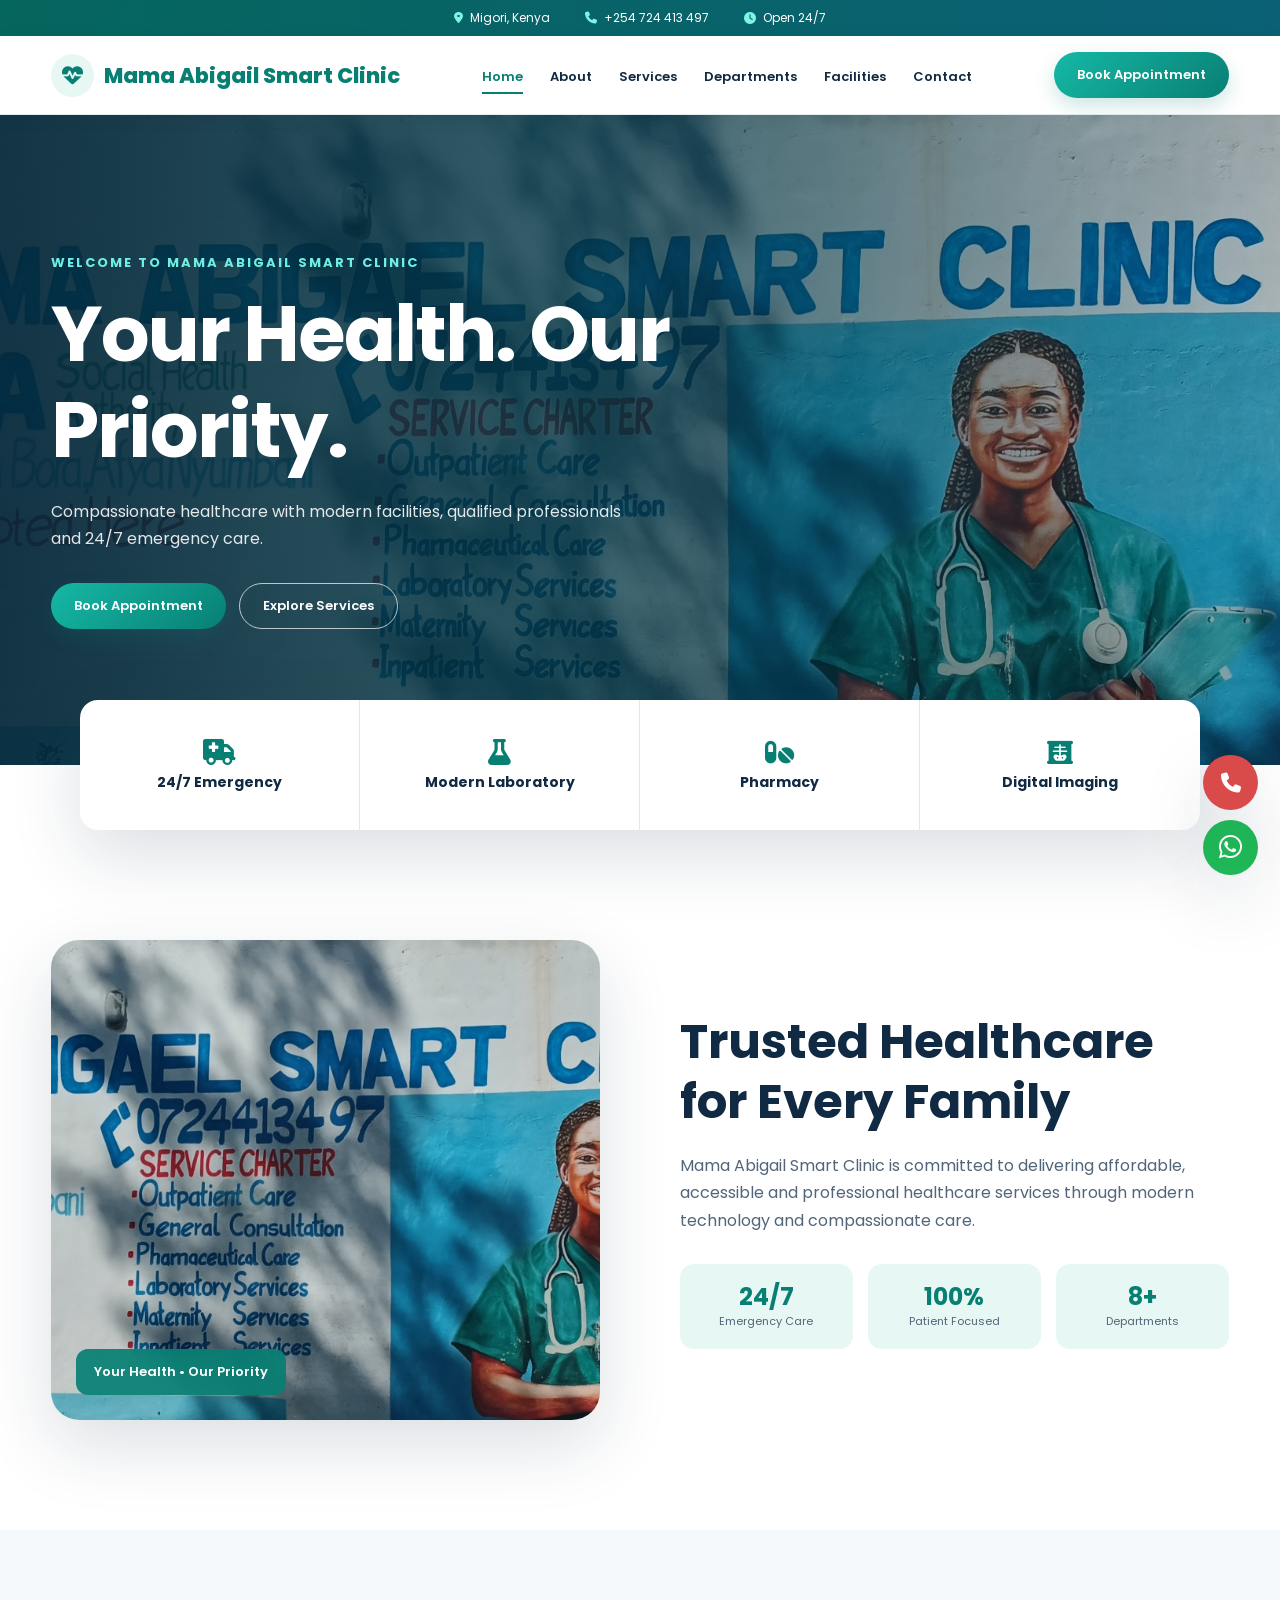
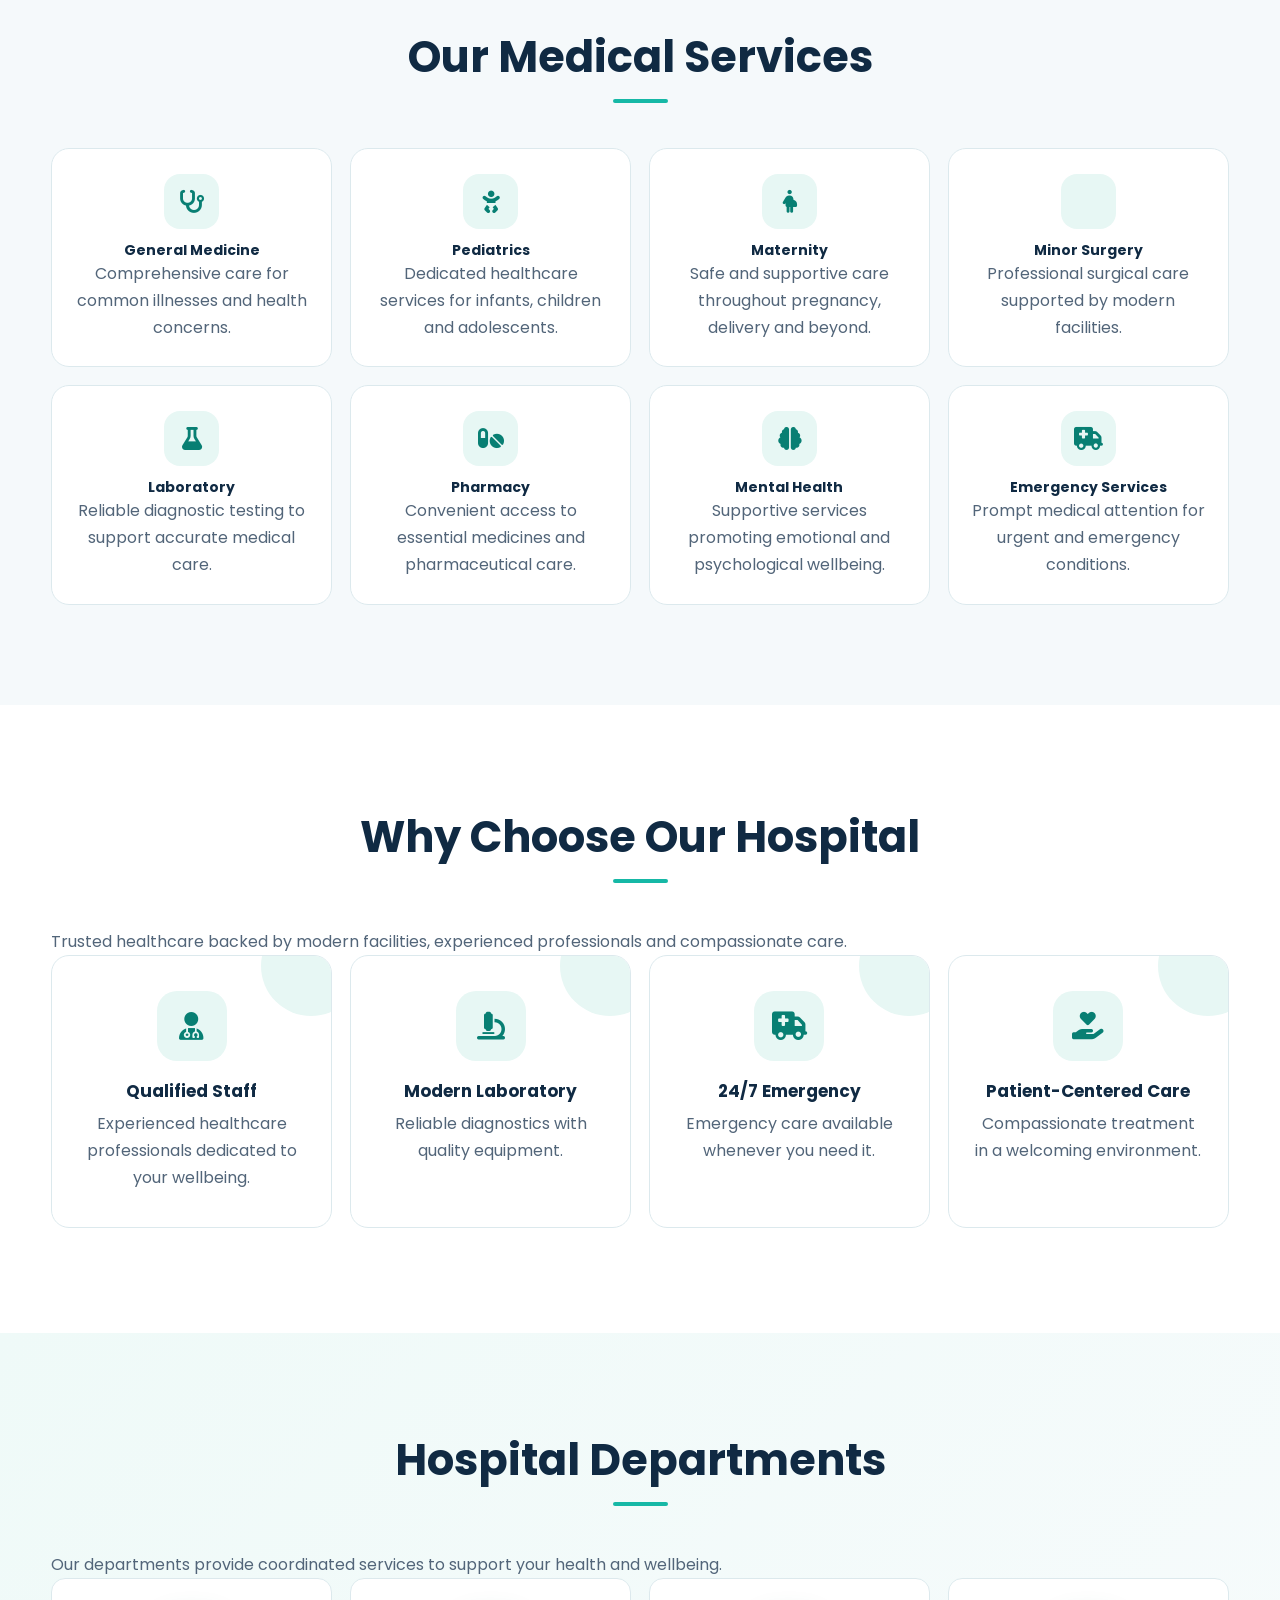
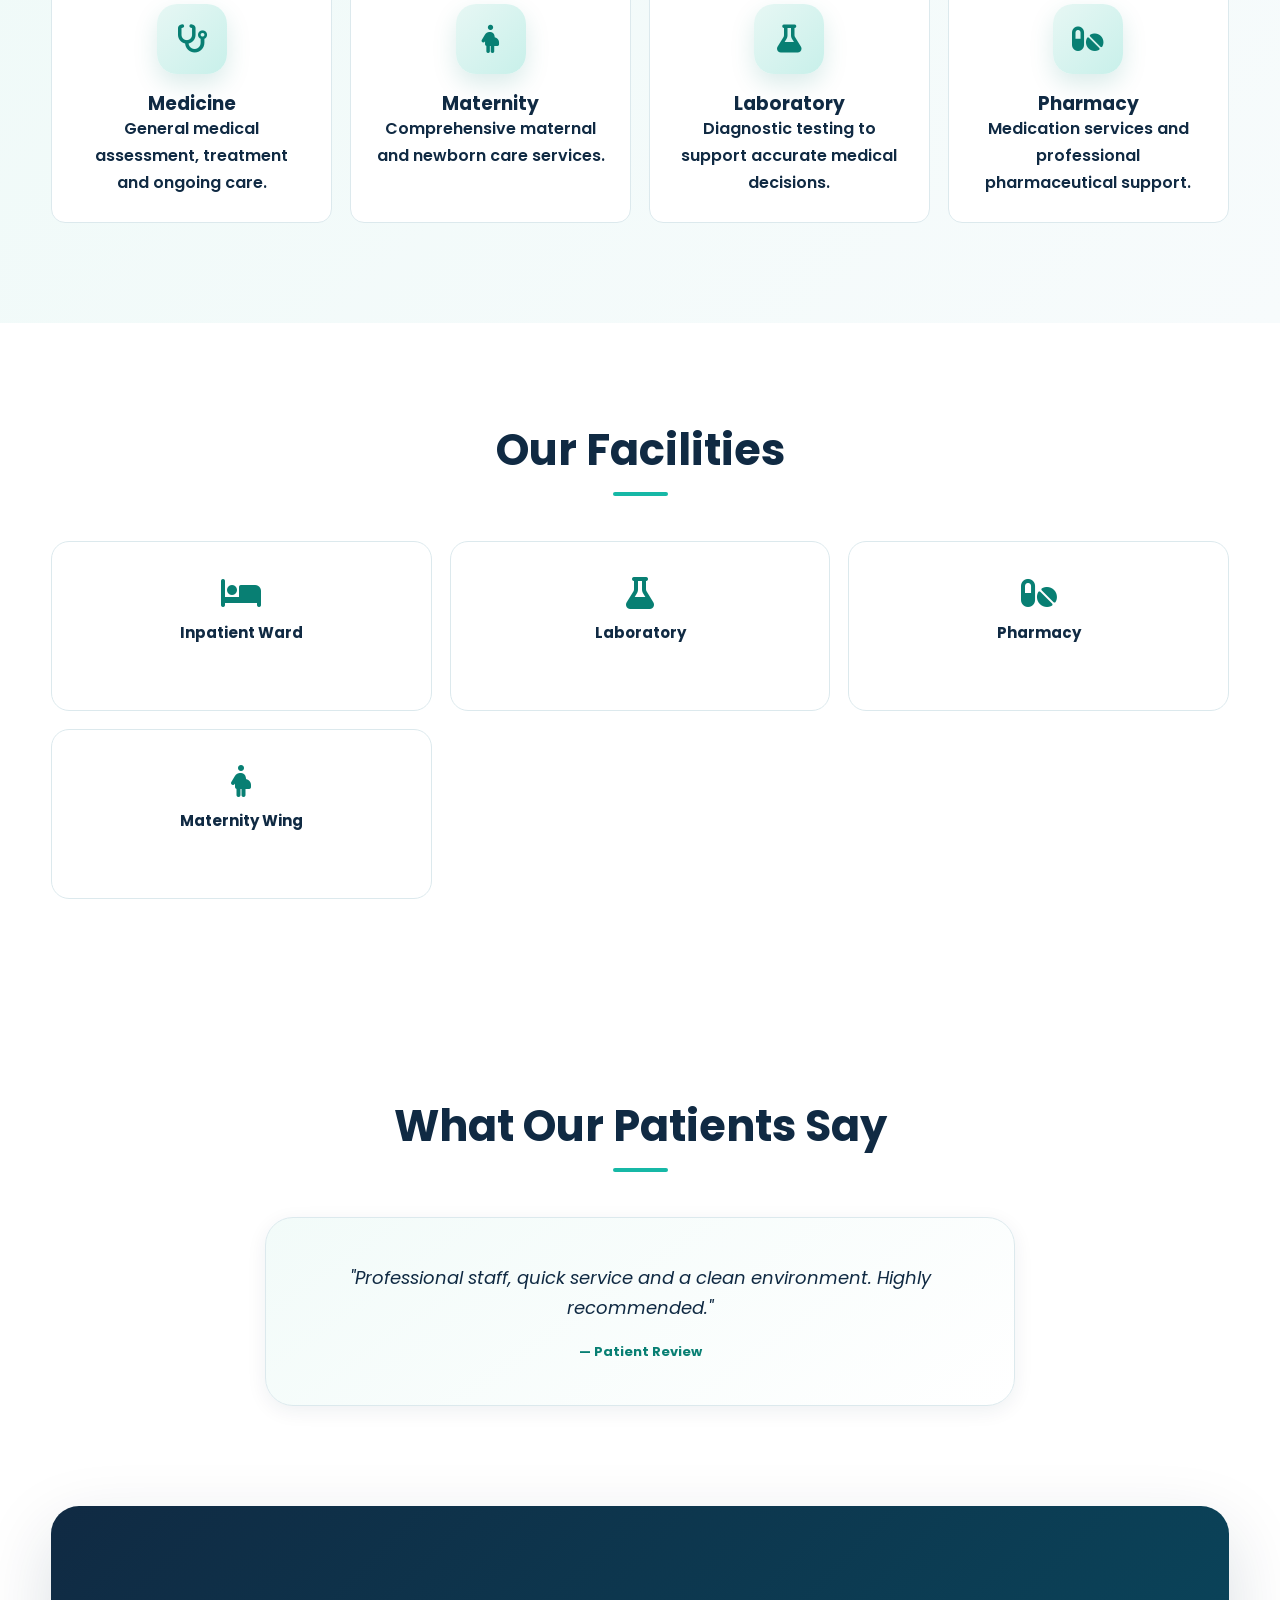
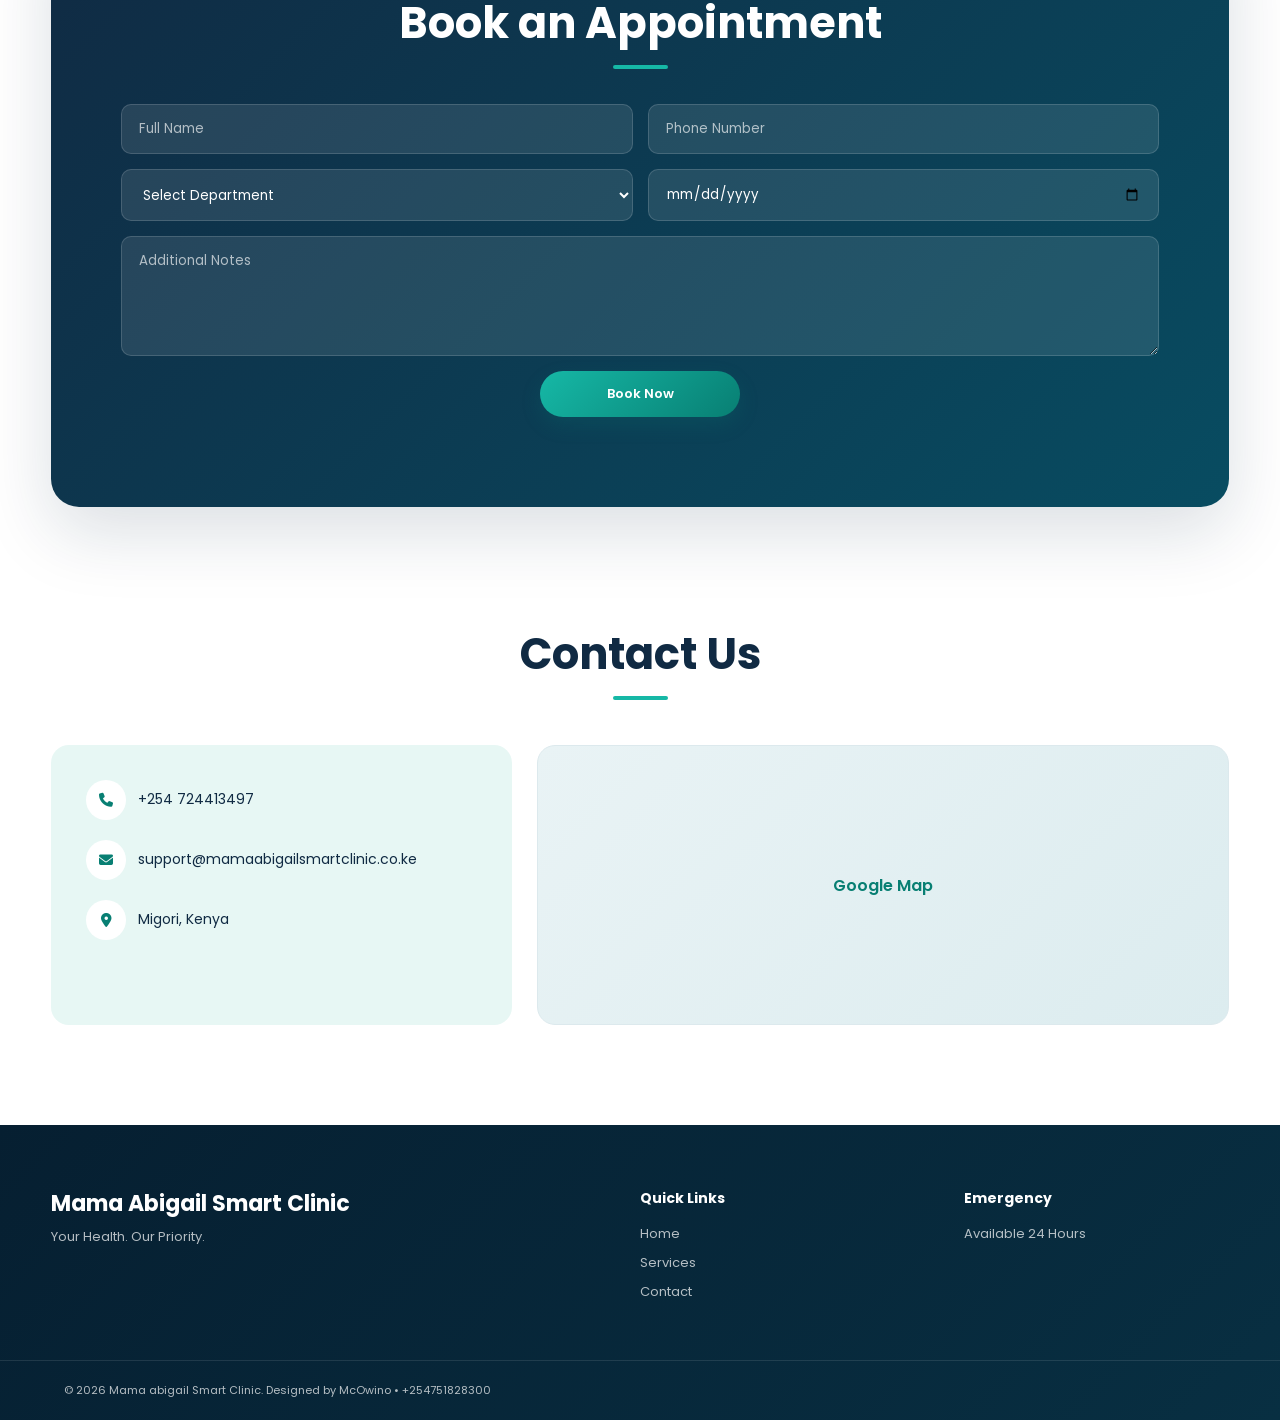
==== index.html @ d5032052 "Update index.html" ====
<!DOCTYPE html>
<html lang="en">
<head>
<meta charset="UTF-8">
<meta name="viewport" content="width=device-width, initial-scale=1.0">

<title>Mama Abigail Smart Clinic | Your Health, Our Priority</title>

<meta name="description" content="Mama Abigail Smart Clinic - Modern healthcare services with 24/7 emergency care.">

<link rel="preconnect" href="https://fonts.googleapis.com">
<link rel="preconnect" href="https://fonts.gstatic.com" crossorigin>

<link href="https://fonts.googleapis.com/css2?family=Poppins:wght@300;400;500;600;700;800&display=swap" rel="stylesheet">

<link rel="stylesheet"
href="https://cdnjs.cloudflare.com/ajax/libs/font-awesome/6.6.0/css/all.min.css">

<link rel="stylesheet" href="style.css">
</head>

<body>

<!-- TOP BAR -->

<div class="topbar">

<div>
<i class="fa-solid fa-location-dot"></i> Migori, Kenya
</div>

<div>
<i class="fa-solid fa-phone"></i> +254 724 413 497
</div>

<div>
<i class="fa-solid fa-clock"></i> Open 24/7
</div>

</div>

<!-- NAVBAR -->

<header>

<nav class="navbar">

<a href="#" class="logo">

<i class="fa-solid fa-heart-pulse"></i>

<span>Mama Abigail Smart Clinic</span>

</a>

<ul class="nav-links">

<li><a href="#home">Home</a></li>
<li><a href="#about">About</a></li>
<li><a href="#services">Services</a></li>
<li><a href="#departments">Departments</a></li>
<li><a href="#facilities">Facilities</a></li>
<li><a href="#contact">Contact</a></li>

</ul>

<div class="menu-btn">
<i class="fa-solid fa-bars"></i>
</div>

<a href="#appointment" class="btn">Book Appointment</a>

</nav>

</header>

<!-- HERO -->

<section id="home" class="hero">

<div class="overlay"></div>

<div class="hero-content">

<p>WELCOME TO MAMA ABIGAIL SMART CLINIC</p>

<h1>Your Health. Our Priority.</h1>

<p>
Compassionate healthcare with modern facilities,
qualified professionals and 24/7 emergency care.
</p>

<div class="hero-buttons">

<a href="#appointment" class="btn">Book Appointment</a>

<a href="#services" class="btn-outline">Explore Services</a>

</div>

</div>

</section>

<!-- QUICK INFO -->

<section class="quick-info">

<div class="card">
<i class="fa-solid fa-truck-medical"></i>
<h3>24/7 Emergency</h3>
</div>

<div class="card">
<i class="fa-solid fa-flask"></i>
<h3>Modern Laboratory</h3>
</div>

<div class="card">
<i class="fa-solid fa-pills"></i>
<h3>Pharmacy</h3>
</div>

<div class="card">
<i class="fa-solid fa-x-ray"></i>
<h3>Digital Imaging</h3>
</div>

</section>

<!-- ABOUT -->

<section id="about" class="about">

<div class="about-image"></div>

<div class="about-content">

<h2>Trusted Healthcare for Every Family</h2>

<p>

Mama Abigail Smart Clinic is committed to delivering affordable,
accessible and professional healthcare services
through modern technology and compassionate care.

</p>

<div class="stats">

<div>
<h3>24/7</h3>
<p>Emergency Care</p>
</div>

<div>
<h3>100%</h3>
<p>Patient Focused</p>
</div>

<div>
<h3>8+</h3>
<p>Departments</p>
</div>

</div>

</div>

</section>

<!-- SERVICES [INITIAL CODE]-->
<!--
<section id="services" class="services">

<h2>Our Medical Services</h2>

<div class="grid">

<div class="service">
<i class="fa-solid fa-stethoscope"></i>
<h3>General Medicine</h3>
</div>

<div class="service">
<i class="fa-solid fa-baby"></i>
<h3>Pediatrics</h3>
</div>

<div class="service">
<i class="fa-solid fa-person-pregnant"></i>
<h3>Maternity</h3>
</div>

<div class="service">
<i class="fa-solid fa-scalpel"></i>
<h3>Surgery</h3>
</div>

<div class="service">
<i class="fa-solid fa-flask"></i>
<h3>Laboratory</h3>
</div>

<div class="service">
<i class="fa-solid fa-pills"></i>
<h3>Pharmacy</h3>
</div>

<div class="service">
<i class="fa-solid fa-tooth"></i>
<h3>Dental Care</h3>
</div>

<div class="service">
<i class="fa-solid fa-eye"></i>
<h3>Eye Care</h3>
</div>

<div class="service">
<i class="fa-solid fa-brain"></i>
<h3>Mental Health</h3>
</div>

<div class="service">
<i class="fa-solid fa-heart-pulse"></i>
<h3>Cardiac Care</h3>
</div>

<div class="service">
<i class="fa-solid fa-x-ray"></i>
<h3>Radiology</h3>
</div>

<div class="service">
<i class="fa-solid fa-ambulance"></i>
<h3>Emergency Services</h3>
</div>

</div>

</section>
-->

<!-- SERVICES -->

<section id="services" class="services">

    <h2>Our Medical Services</h2>

    <div class="grid">

        <div class="service">
            <i class="fa-solid fa-stethoscope"></i>
            <h3>General Medicine</h3>
            <p>Comprehensive care for common illnesses and health concerns.</p>
        </div>

        <div class="service">
            <i class="fa-solid fa-baby"></i>
            <h3>Pediatrics</h3>
            <p>Dedicated healthcare services for infants, children and adolescents.</p>
        </div>

        <div class="service">
            <i class="fa-solid fa-person-pregnant"></i>
            <h3>Maternity</h3>
            <p>Safe and supportive care throughout pregnancy, delivery and beyond.</p>
        </div>

        <div class="service">
            <i class="fa-solid fa-scalpel"></i>
            <h3>Minor Surgery</h3>
            <p>Professional surgical care supported by modern facilities.</p>
        </div>

        <div class="service">
            <i class="fa-solid fa-flask"></i>
            <h3>Laboratory</h3>
            <p>Reliable diagnostic testing to support accurate medical care.</p>
        </div>

        <div class="service">
            <i class="fa-solid fa-pills"></i>
            <h3>Pharmacy</h3>
            <p>Convenient access to essential medicines and pharmaceutical care.</p>
        </div>

        <div class="service">
            <i class="fa-solid fa-brain"></i>
            <h3>Mental Health</h3>
            <p>Supportive services promoting emotional and psychological wellbeing.</p>
        </div>

        <div class="service">
            <i class="fa-solid fa-truck-medical"></i>
            <h3>Emergency Services</h3>
            <p>Prompt medical attention for urgent and emergency conditions.</p>
        </div>

    </div>

</section>










    
<!-- WHY CHOOSE US -[INITIAL CODE]-->
<!--
<section class="why">

<h2>Why Choose Us</h2>

<div class="grid">

<div class="feature">
<i class="fa-solid fa-shield-heart"></i>
<h3>Qualified Staff</h3>
</div>

<div class="feature">
<i class="fa-solid fa-microscope"></i>
<h3>Modern Equipment</h3>
</div>

<div class="feature">
<i class="fa-solid fa-hand-holding-heart"></i>
<h3>Compassionate Care</h3>
</div>

<div class="feature">
<i class="fa-solid fa-wallet"></i>
<h3>Affordable Services</h3>
</div>

</div>

</section>
-->

<!-- WHY CHOOSE OUR HOSPITAL -->

<section class="why" id="why-us">

    <h2>Why Choose Our Hospital</h2>

    <p class="section-intro">
        Trusted healthcare backed by modern facilities,
        experienced professionals and compassionate care.
    </p>

    <div class="grid">

        <div class="feature">

            <i class="fa-solid fa-user-doctor"></i>

            <div>
                <h3>Qualified Staff</h3>

                <p>
                    Experienced healthcare professionals
                    dedicated to your wellbeing.
                </p>
            </div>

        </div>


        <div class="feature">

            <i class="fa-solid fa-microscope"></i>

            <div>
                <h3>Modern Laboratory</h3>

                <p>
                    Reliable diagnostics with quality
                    equipment.
                </p>
            </div>

        </div>


        <div class="feature">

            <i class="fa-solid fa-truck-medical"></i>

            <div>
                <h3>24/7 Emergency</h3>

                <p>
                    Emergency care available whenever
                    you need it.
                </p>
            </div>

        </div>


        <div class="feature">

            <i class="fa-solid fa-hand-holding-heart"></i>

            <div>
                <h3>Patient-Centered Care</h3>

                <p>
                    Compassionate treatment in a welcoming
                    environment.
                </p>
            </div>

        </div>

    </div>

</section>



  
<!-- DEPARTMENTS -->
<!--
<section id="departments" class="departments">

<h2>Hospital Departments</h2>

<div class="grid">

<div>Medicine</div>
<div>Surgery</div>
<div>Pediatrics</div>
<div>Maternity</div>
<div>Laboratory</div>
<div>Radiology</div>
<div>Pharmacy</div>
<div>Dental</div>

</div>

</section>
-->

<!-- DEPARTMENTS -->

<section id="departments" class="departments">

    <h2>Hospital Departments</h2>

    <p class="section-intro">
        Our departments provide coordinated services to support your health and wellbeing.
    </p>

    <div class="grid">

        <div class="department">
            <i class="fa-solid fa-stethoscope"></i>
            <h3>Medicine</h3>
            <p>General medical assessment, treatment and ongoing care.</p>
        </div>
         <!--
        <div class="department">
            <i class="fa-solid fa-scalpel"></i>
            <h3>Surgery</h3>
            <p>Surgical assessment, procedures and post-operative care.</p>
        </div>
        -->
       <!--
        <div class="department">
            <i class="fa-solid fa-baby"></i>
            <h3>Pediatrics</h3>
            <p>Specialized healthcare services for children and adolescents.</p>
        </div>
        -->
        <div class="department">
            <i class="fa-solid fa-person-pregnant"></i>
            <h3>Maternity</h3>
            <p>Comprehensive maternal and newborn care services.</p>
        </div>

        <div class="department">
            <i class="fa-solid fa-flask"></i>
            <h3>Laboratory</h3>
            <p>Diagnostic testing to support accurate medical decisions.</p>
        </div>
        <!--
        <div class="department">
            <i class="fa-solid fa-x-ray"></i>
            <h3>Radiology</h3>
            <p>Diagnostic imaging services for effective clinical evaluation.</p>
        </div>
         -->
        <div class="department">
            <i class="fa-solid fa-pills"></i>
            <h3>Pharmacy</h3>
            <p>Medication services and professional pharmaceutical support.</p>
        </div>
         <!--
        <div class="department">
            <i class="fa-solid fa-tooth"></i>
            <h3>Dental</h3>
            <p>Dental assessment, treatment and preventive oral care.</p>
        </div>
       -->
    </div>

</section>


    
<!-- FACILITIES -->

<section id="facilities" class="facilities">

<h2>Our Facilities</h2>

<div class="grid">

<div class="facility">
<i class="fa-solid fa-bed"></i>
<h3>Inpatient Ward</h3>
</div>
<!--
<div class="facility">
<i class="fa-solid fa-ambulance"></i>
<h3>Ambulance</h3>
</div>
-->
<div class="facility">
<i class="fa-solid fa-flask"></i>
<h3>Laboratory</h3>
</div>
<!--
<div class="facility">
<i class="fa-solid fa-x-ray"></i>
<h3>X-Ray Unit</h3>
</div>
-->
<div class="facility">
<i class="fa-solid fa-pills"></i>
<h3>Pharmacy</h3>
</div>

<div class="facility">
<i class="fa-solid fa-person-pregnant"></i>
<h3>Maternity Wing</h3>
</div>

</div>

</section>

<!-- TESTIMONIALS -->

<section class="testimonials">

<h2>What Our Patients Say</h2>

<div class="testimonial">

<p>
"Professional staff, quick service and a clean
environment. Highly recommended."
</p>

<h4>— Patient Review</h4>

</div>

</section>

<!-- APPOINTMENT -->

<section id="appointment" class="appointment">

<h2>Book an Appointment</h2>

<form>

<input type="text" placeholder="Full Name" required>

<input type="tel" placeholder="Phone Number" required>

<select required>

<option>Select Department</option>
<option>Medicine</option>
<option>Pediatrics</option>
<option>Maternity</option>
<option>Surgery</option>

</select>

<input type="date" required>

<textarea placeholder="Additional Notes"></textarea>

<button type="submit" class="btn">Book Now</button>

</form>

</section>

<!-- CONTACT -->

<section id="contact" class="contact">

<h2>Contact Us</h2>

<div class="contact-grid">

<div>

<p>
<i class="fa-solid fa-phone"></i>
+254 724413497
</p>

<p>
<i class="fa-solid fa-envelope"></i>
support@mamaabigailsmartclinic.co.ke
</p>

<p>
<i class="fa-solid fa-location-dot"></i>
Migori, Kenya
</p>

</div>

<div class="map">
Google Map
</div>

</div>

</section>

<!-- FLOATING BUTTONS -->

<a href="https://wa.me/254724413497"
class="whatsapp">

<i class="fab fa-whatsapp"></i>

</a>

<a href="tel:+254724413497"
class="emergency">

<i class="fa-solid fa-phone"></i>

</a>

<!-- FOOTER -->

<footer>

<div class="footer-grid">

<div>

<h3>Mama Abigail Smart Clinic</h3>

<p>Your Health. Our Priority.</p>

</div>

<div>

<h4>Quick Links</h4>

<a href="#">Home</a>
<a href="#">Services</a>
<a href="#">Contact</a>

</div>

<div>

<h4>Emergency</h4>

<p>Available 24 Hours</p>

</div>

</div>

<div class="copyright">

© 2026  Mama abigail Smart Clinic.

Designed by McOwino • +254751828300

</div>

</footer>

<script src="script.js"></script>

</body>
</html>
---- style.css ----
/* =========================================================
   MAMA ABIGAIL SMART CLINIC
   Premium Responsive Hospital Website
   Designed by McOwino
   ========================================================= */


/* =========================================================
   1. ROOT VARIABLES
   ========================================================= */

:root {
    --primary: #087f73;
    --primary-dark: #05665d;
    --primary-light: #e7f7f4;

    --secondary: #0b6075;
    --accent: #16b8a6;

    --dark: #102a43;
    --dark-2: #173f5f;

    --text: #526579;
    --muted: #7b8b9a;

    --white: #ffffff;
    --light: #f5f9fb;
    --light-2: #edf5f7;

    --border: #dce9ed;

    --shadow-sm:
        0 5px 20px rgba(16, 42, 67, 0.07);

    --shadow:
        0 15px 45px rgba(16, 42, 67, 0.10);

    --shadow-lg:
        0 25px 70px rgba(16, 42, 67, 0.15);

    --radius-sm: 10px;
    --radius: 18px;
    --radius-lg: 28px;

    --transition: all 0.3s ease;
}


/* =========================================================
   2. RESET
   ========================================================= */

* {
    margin: 0;
    padding: 0;
    box-sizing: border-box;
}

html {
    scroll-behavior: smooth;
    scroll-padding-top: 90px;
}

body {
    font-family: "Poppins", sans-serif;
    background: var(--white);
    color: var(--text);
    line-height: 1.7;
    overflow-x: hidden;
}

body::-webkit-scrollbar {
    width: 8px;
}

body::-webkit-scrollbar-track {
    background: #f1f5f7;
}

body::-webkit-scrollbar-thumb {
    background: var(--primary);
    border-radius: 20px;
}

img {
    max-width: 100%;
    display: block;
}

a {
    text-decoration: none;
    color: inherit;
}

button,
input,
select,
textarea {
    font-family: inherit;
}

button {
    cursor: pointer;
}

ul {
    list-style: none;
}


/* =========================================================
   3. GLOBAL
   ========================================================= */

section {
    position: relative;
}

.topbar,
.navbar,
.hero-content,
.about,
.services,
.why,
.departments,
.facilities,
.testimonials,
.appointment,
.contact,
.footer-grid {
    width: min(1180px, 92%);
    margin-inline: auto;
}

h1,
h2,
h3,
h4 {
    color: var(--dark);
    line-height: 1.25;
}

h2 {
    font-size: clamp(2rem, 4vw, 2.7rem);
}

section > h2 {
    text-align: center;
    margin-bottom: 45px;
    position: relative;
}

section > h2::after {
    content: "";
    width: 55px;
    height: 4px;
    background: var(--accent);
    display: block;
    border-radius: 10px;
    margin: 15px auto 0;
}


/* =========================================================
   4. TOP BAR
   ========================================================= */

.topbar {
    width: 100%;
    max-width: none;

    padding: 8px 4%;

    background:
        linear-gradient(
            100deg,
            var(--primary-dark),
            var(--secondary)
        );

    color: white;

    display: flex;
    align-items: center;
    justify-content: center;
    gap: 35px;

    font-size: 12px;
}

.topbar div {
    display: flex;
    align-items: center;
    gap: 7px;
}

.topbar i {
    color: #7ff3e6;
}


/* =========================================================
   5. NAVIGATION
   ========================================================= */

header {
    position: sticky;
    top: 0;
    z-index: 1000;

    background: rgba(255, 255, 255, 0.96);
    backdrop-filter: blur(15px);

    border-bottom: 1px solid rgba(220, 233, 237, 0.8);

    box-shadow: 0 3px 20px rgba(0, 0, 0, 0.04);
}

.navbar {
    min-height: 78px;

    display: flex;
    align-items: center;
    justify-content: space-between;

    gap: 25px;
}

.logo {
    display: flex;
    align-items: center;
    gap: 10px;

    font-size: 21px;
    font-weight: 800;

    color: var(--primary);

    white-space: nowrap;
}

.logo i {
    width: 43px;
    height: 43px;

    display: grid;
    place-items: center;

    background: var(--primary-light);
    color: var(--primary);

    border-radius: 50%;

    font-size: 21px;
}

.nav-links {
    display: flex;
    align-items: center;
    gap: 27px;
}

.nav-links a {
    color: var(--dark);
    font-size: 13px;
    font-weight: 600;

    position: relative;

    transition: var(--transition);
}

.nav-links a::after {
    content: "";

    position: absolute;
    left: 0;
    bottom: -8px;

    width: 0;
    height: 2px;

    background: var(--primary);

    transition: var(--transition);
}

.nav-links a:hover {
    color: var(--primary);
}

.nav-links a:hover::after {
    width: 100%;
}

.menu-btn {
    display: none;

    width: 43px;
    height: 43px;

    border-radius: 12px;

    background: var(--primary-light);
    color: var(--primary);

    place-items: center;

    font-size: 20px;

    cursor: pointer;
}


/* =========================================================
   6. BUTTONS
   ========================================================= */

.btn,
.btn-outline {
    display: inline-flex;

    align-items: center;
    justify-content: center;

    min-height: 46px;

    padding: 0 23px;

    border-radius: 50px;

    font-size: 13px;
    font-weight: 600;

    transition: var(--transition);
}

.btn {
    background:
        linear-gradient(
            135deg,
            var(--accent),
            var(--primary)
        );

    color: white;

    box-shadow:
        0 8px 20px rgba(8, 127, 115, 0.20);

    border: none;
}

.btn:hover {
    transform: translateY(-3px);

    box-shadow:
        0 13px 30px rgba(8, 127, 115, 0.28);
}

.btn-outline {
    border: 1px solid rgba(255,255,255,0.7);
    color: white;
}

.btn-outline:hover {
    background: white;
    color: var(--primary);
}


/* =========================================================
   7. HERO
   ========================================================= */

.hero {
    min-height: 650px;

    display: flex;
    align-items: center;

    background-image:
        url("img/IMG_20260916_101035_461.jpg");

    background-size: cover;
    background-position: center;

    isolation: isolate;
}

.hero .overlay {
    position: absolute;
    inset: 0;

    background:
        linear-gradient(
            90deg,
            rgba(3, 39, 57, 0.92) 0%,
            rgba(3, 57, 72, 0.78) 42%,
            rgba(3, 57, 72, 0.20) 100%
        );

    z-index: -1;
}

.hero-content {
    color: white;
    padding-block: 100px;
}

.hero-content > p:first-child {
    color: #70eee1;

    font-size: 13px;
    font-weight: 700;

    letter-spacing: 2px;

    margin-bottom: 12px;
}

.hero h1 {
    color: white;

    font-size: clamp(3rem, 6vw, 5.3rem);

    max-width: 720px;

    letter-spacing: -2px;

    margin-bottom: 20px;
}

.hero-content > p:nth-of-type(2) {
    max-width: 590px;

    color: rgba(255,255,255,0.88);

    font-size: 16px;

    margin-bottom: 30px;
}

.hero-buttons {
    display: flex;
    align-items: center;
    gap: 13px;
}


/* =========================================================
   8. QUICK INFORMATION
   ========================================================= */

.quick-info {
    width: min(1120px, 90%);

    margin: -65px auto 0;

    position: relative;
    z-index: 5;

    display: grid;
    grid-template-columns: repeat(4, 1fr);

    background: white;

    border-radius: var(--radius);

    box-shadow: var(--shadow-lg);

    overflow: hidden;
}

.quick-info .card {
    min-height: 130px;

    padding: 25px;

    display: flex;
    flex-direction: column;
    justify-content: center;
    align-items: center;

    text-align: center;

    border-right: 1px solid var(--border);

    transition: var(--transition);
}

.quick-info .card:last-child {
    border-right: none;
}

.quick-info .card:hover {
    background: var(--primary-light);
}

.quick-info i {
    color: var(--primary);

    font-size: 26px;

    margin-bottom: 8px;
}

.quick-info h3 {
    font-size: 14px;
}


/* =========================================================
   9. ABOUT
   ========================================================= */

.about {
    padding-block: 110px;

    display: grid;

    grid-template-columns: 1fr 1fr;

    align-items: center;

    gap: 80px;
}

.about-image {
    min-height: 480px;

    border-radius: var(--radius-lg);

    background:
        linear-gradient(
            135deg,
            rgba(8,127,115,.08),
            rgba(11,96,117,.10)
        ),
        url("img/IMG_20260916_101035_461.jpg");

    background-size: cover;
    background-position: center;

    box-shadow: var(--shadow-lg);

    position: relative;
}

.about-image::after {
    content: "Your Health • Our Priority";

    position: absolute;

    left: 25px;
    bottom: 25px;

    padding: 12px 18px;

    border-radius: 12px;

    background:
        rgba(8, 127, 115, 0.92);

    color: white;

    font-size: 13px;
    font-weight: 600;

    backdrop-filter: blur(10px);
}

.about-content h2 {
    font-size: clamp(2rem, 4vw, 3rem);

    margin-bottom: 20px;
}

.about-content > p {
    margin-bottom: 30px;
}

.stats {
    display: grid;

    grid-template-columns: repeat(3, 1fr);

    gap: 15px;
}

.stats > div {
    padding: 18px;

    background: var(--primary-light);

    border-radius: 14px;

    text-align: center;
}

.stats h3 {
    color: var(--primary);
    font-size: 24px;
}

.stats p {
    font-size: 11px;
}


/* =========================================================
   10. SERVICES
   ========================================================= */

.services {
    padding-block: 100px;
}

.services::before {
    content: "";

    position: absolute;

    inset: 0;

    background: var(--light);

    z-index: -1;

    width: 100vw;

    left: 50%;

    transform: translateX(-50%);
}

.grid {
    display: grid;

    grid-template-columns:
        repeat(4, minmax(0, 1fr));

    gap: 18px;
}

.service {
    min-height: 150px;

    padding: 25px 20px;

    background: white;

    border: 1px solid var(--border);

    border-radius: var(--radius);

    display: flex;

    flex-direction: column;

    align-items: center;

    justify-content: center;

    text-align: center;

    transition: var(--transition);
}

.service:hover {
    transform: translateY(-8px);

    border-color: transparent;

    box-shadow: var(--shadow);

    background:
        linear-gradient(
            145deg,
            #ffffff,
            #f2fbf9
        );
}

.service i {
    width: 55px;
    height: 55px;

    display: grid;
    place-items: center;

    border-radius: 16px;

    background: var(--primary-light);

    color: var(--primary);

    font-size: 23px;

    margin-bottom: 13px;

    transition: var(--transition);
}

.service:hover i {
    background: var(--primary);
    color: white;

    transform: rotate(5deg);
}

.service h3 {
    font-size: 14px;
}


/* =========================================================
   11. WHY CHOOSE US
   ========================================================= */

.why {
    padding-block: 105px;
}

.why .feature {
    min-height: 200px;

    padding: 35px 25px;

    border-radius: var(--radius);

    border: 1px solid var(--border);

    background: white;

    text-align: center;

    transition: var(--transition);

    position: relative;

    overflow: hidden;
}

.why .feature::before {
    content: "";

    position: absolute;

    width: 100px;
    height: 100px;

    border-radius: 50%;

    background: var(--primary-light);

    top: -40px;
    right: -30px;
}

.feature:hover {
    transform: translateY(-8px);

    box-shadow: var(--shadow);

    border-color: var(--primary-light);
}

.feature i {
    position: relative;

    width: 70px;
    height: 70px;

    display: grid;
    place-items: center;

    margin: 0 auto 20px;

    border-radius: 20px;

    background: var(--primary-light);

    color: var(--primary);

    font-size: 28px;
}

.feature h3 {
    font-size: 17px;

    margin-bottom: 8px;
}


/* =========================================================
   12. DEPARTMENTS
   ========================================================= */

.departments {
    padding-block: 100px;
}

.departments::before {
    content: "";

    position: absolute;

    inset: 0;

    width: 100vw;

    left: 50%;

    transform: translateX(-50%);

    background:
        linear-gradient(
            135deg,
            #effaf8,
            #f7fbfc
        );

    z-index: -1;
}

.departments .grid {
    grid-template-columns:
        repeat(4, 1fr);
}

.departments .grid > div {
    padding: 25px;

    background: white;

    border-radius: 14px;

    border: 1px solid var(--border);

    text-align: center;

    font-weight: 600;

    color: var(--dark);

    transition: var(--transition);
}

.departments .grid > div:hover {
    background: var(--primary);

    color: white;

    transform: translateY(-5px);

    box-shadow: var(--shadow);
}


/* =========================================================
   13. FACILITIES
   ========================================================= */

.facilities {
    padding-block: 100px;
}

.facilities .grid {
    grid-template-columns:
        repeat(3, 1fr);
}

.facility {
    padding: 35px 20px;

    min-height: 170px;

    border-radius: var(--radius);

    background: white;

    border: 1px solid var(--border);

    text-align: center;

    transition: var(--transition);
}

.facility:hover {
    transform: translateY(-7px);

    box-shadow: var(--shadow);

    border-color: var(--primary-light);
}

.facility i {
    font-size: 32px;

    color: var(--primary);

    margin-bottom: 15px;
}

.facility h3 {
    font-size: 15px;
}


/* =========================================================
   14. TESTIMONIALS
   ========================================================= */

.testimonials {
    padding-block: 100px;

    text-align: center;
}

.testimonial {
    max-width: 750px;

    margin: auto;

    padding: 45px;

    border-radius: var(--radius-lg);

    background:
        linear-gradient(
            145deg,
            #f2fbf9,
            #ffffff
        );

    border: 1px solid var(--border);

    box-shadow: var(--shadow-sm);
}

.testimonial p {
    font-size: 18px;

    font-style: italic;

    color: var(--dark);

    margin-bottom: 20px;
}

.testimonial h4 {
    color: var(--primary);

    font-size: 13px;
}


/* =========================================================
   15. APPOINTMENT
   ========================================================= */

.appointment {
    padding-block: 90px;

    padding-inline: 70px;

    border-radius: var(--radius-lg);

    background:
        linear-gradient(
            135deg,
            var(--dark),
            #084c61
        );

    box-shadow: var(--shadow-lg);

    margin-bottom: 100px;
}

.appointment h2 {
    color: white;

    text-align: center;

    margin-bottom: 35px;
}

.appointment h2::after {
    background: var(--accent);
}

.appointment form {
    display: grid;

    grid-template-columns:
        repeat(2, 1fr);

    gap: 15px;
}

.appointment input,
.appointment select,
.appointment textarea {
    width: 100%;

    padding: 14px 17px;

    border: 1px solid rgba(255,255,255,.15);

    background: rgba(255,255,255,.10);

    color: white;

    border-radius: 10px;

    outline: none;

    transition: var(--transition);
}

.appointment input::placeholder,
.appointment textarea::placeholder {
    color: rgba(255,255,255,.65);
}

.appointment select {
    color: white;
}

.appointment select option {
    color: var(--dark);
}

.appointment input:focus,
.appointment select:focus,
.appointment textarea:focus {
    border-color: var(--accent);

    background: rgba(255,255,255,.14);
}

.appointment textarea {
    grid-column: 1 / -1;

    min-height: 120px;

    resize: vertical;
}

.appointment button {
    grid-column: 1 / -1;

    justify-self: center;

    min-width: 200px;
}


/* =========================================================
   16. CONTACT
   ========================================================= */

.contact {
    padding-block: 20px 100px;
}

.contact-grid {
    display: grid;

    grid-template-columns: 1fr 1.5fr;

    gap: 25px;

    align-items: stretch;
}

.contact-grid > div:first-child {
    padding: 35px;

    background: var(--primary-light);

    border-radius: var(--radius);
}

.contact-grid p {
    display: flex;

    align-items: center;

    gap: 12px;

    margin-bottom: 20px;

    font-size: 14px;

    color: var(--dark);
}

.contact-grid p:last-child {
    margin-bottom: 0;
}

.contact-grid i {
    width: 40px;
    height: 40px;

    display: grid;
    place-items: center;

    background: white;

    border-radius: 50%;

    color: var(--primary);
}

.map {
    min-height: 280px;

    border-radius: var(--radius);

    background:
        linear-gradient(
            135deg,
            #e9f3f5,
            #dcecef
        );

    display: grid;

    place-items: center;

    color: var(--primary);

    font-weight: 600;

    border: 1px solid var(--border);
}


/* =========================================================
   17. FLOATING WHATSAPP
   ========================================================= */

.whatsapp,
.emergency {
    position: fixed;

    z-index: 999;

    width: 55px;
    height: 55px;

    display: grid;

    place-items: center;

    border-radius: 50%;

    color: white;

    box-shadow: var(--shadow-lg);

    transition: var(--transition);
}

.whatsapp {
    right: 22px;
    bottom: 25px;

    background: #20b958;

    font-size: 27px;
}

.emergency {
    right: 22px;
    bottom: 90px;

    background: #d94b4b;

    font-size: 20px;
}

.whatsapp:hover,
.emergency:hover {
    transform: translateY(-5px) scale(1.05);
}


/* =========================================================
   18. FOOTER
   ========================================================= */

footer {
    background:
        linear-gradient(
            135deg,
            #061f31,
            #082f42
        );

    color: rgba(255,255,255,.7);

    padding-top: 65px;
}

.footer-grid {
    display: grid;

    grid-template-columns:
        2fr 1fr 1fr;

    gap: 60px;

    padding-bottom: 50px;
}

.footer-grid h3 {
    color: white;

    font-size: 22px;

    margin-bottom: 8px;
}

.footer-grid h4 {
    color: white;

    font-size: 14px;

    margin-bottom: 15px;
}

.footer-grid p {
    font-size: 13px;
}

.footer-grid a {
    display: block;

    font-size: 13px;

    margin-bottom: 7px;

    transition: var(--transition);
}

.footer-grid a:hover {
    color: #6eece0;

    padding-left: 5px;
}

.copyright {
    width: 100%;

    border-top: 1px solid rgba(255,255,255,.10);

    padding: 20px 5%;

    display: flex;

    justify-content: space-between;

    align-items: center;

    gap: 20px;

    font-size: 11px;
}


/* =========================================================
   19. ANIMATIONS
   ========================================================= */

@keyframes fadeUp {

    from {
        opacity: 0;
        transform: translateY(30px);
    }

    to {
        opacity: 1;
        transform: translateY(0);
    }

}

.hero-content {
    animation: fadeUp 1s ease both;
}

.service,
.feature,
.facility {
    animation: fadeUp .7s ease both;
}


/* =========================================================
   20. TABLET
   ========================================================= */

@media (max-width: 1000px) {

    .navbar {
        width: 94%;
    }

    .nav-links {
        gap: 15px;
    }

    .navbar > .btn {
        display: none;
    }

    .grid {
        grid-template-columns:
            repeat(3, 1fr);
    }

    .about {
        gap: 40px;
    }

    .hero h1 {
        font-size: 4rem;
    }

}


/* =========================================================
   21. MOBILE NAVIGATION
   ========================================================= */

@media (max-width: 800px) {

    .topbar {
        gap: 15px;

        justify-content: space-around;

        padding-inline: 3%;

        font-size: 10px;
    }

    .topbar div:nth-child(3) {
        display: none;
    }

    .menu-btn {
        display: grid;

        margin-left: auto;
    }

    .nav-links {
        position: absolute;

        top: 78px;
        left: 3%;

        width: 94%;

        padding: 20px;

        display: flex;

        flex-direction: column;

        align-items: stretch;

        gap: 0;

        background: white;

        border-radius: 15px;

        box-shadow: var(--shadow-lg);

        opacity: 0;

        visibility: hidden;

        transform: translateY(-10px);

        transition: var(--transition);
    }

    .nav-links.active {
        opacity: 1;

        visibility: visible;

        transform: translateY(0);
    }

    .nav-links li {
        border-bottom: 1px solid var(--border);
    }

    .nav-links li:last-child {
        border-bottom: none;
    }

    .nav-links a {
        display: block;

        padding: 13px 8px;
    }

    .nav-links a::after {
        display: none;
    }

    .grid {
        grid-template-columns:
            repeat(2, 1fr);
    }

    .quick-info {
        grid-template-columns:
            repeat(2, 1fr);
    }

    .quick-info .card:nth-child(2) {
        border-right: none;
    }

    .quick-info .card:nth-child(-n+2) {
        border-bottom: 1px solid var(--border);
    }

    .about {
        grid-template-columns: 1fr;

        padding-block: 80px;
    }

    .about-image {
        min-height: 400px;
    }

    .contact-grid {
        grid-template-columns: 1fr;
    }

}


/* =========================================================
   22. SMALL MOBILE
   ========================================================= */

@media (max-width: 560px) {

    .topbar {
        display: none;
    }

    .navbar {
        min-height: 70px;
    }

    .nav-links {
        top: 70px;
    }

    .logo {
        font-size: 17px;
    }

    .logo i {
        width: 38px;
        height: 38px;

        font-size: 18px;
    }

    .hero {
        min-height: 590px;

        background-position: 60% center;
    }

    .hero .overlay {
        background:
            linear-gradient(
                90deg,
                rgba(3,39,57,.94),
                rgba(3,57,72,.68)
            );
    }

    .hero-content {
        padding-block: 70px;
    }

    .hero h1 {
        font-size: 2.8rem;

        letter-spacing: -1px;
    }

    .hero-content > p:nth-of-type(2) {
        font-size: 14px;
    }

    .hero-buttons {
        flex-direction: column;

        align-items: stretch;
    }

    .hero-buttons .btn,
    .hero-buttons .btn-outline {
        width: 100%;
    }

    .quick-info {
        margin-top: -40px;

        grid-template-columns:
            repeat(2, 1fr);
    }

    .quick-info .card {
        min-height: 115px;

        padding: 15px 8px;
    }

    .quick-info h3 {
        font-size: 11px;
    }

    .quick-info i {
        font-size: 22px;
    }

    .grid {
        grid-template-columns: 1fr;
    }

    .departments .grid,
    .facilities .grid {
        grid-template-columns: 1fr;
    }

    .about {
        padding-block: 70px;
    }

    .about-image {
        min-height: 330px;
    }

    .stats {
        grid-template-columns: 1fr;
    }

    .services,
    .why,
    .departments,
    .facilities,
    .testimonials {
        padding-block: 75px;
    }

    .testimonial {
        padding: 30px 20px;
    }

    .testimonial p {
        font-size: 15px;
    }

    .appointment {
        width: 94%;

        padding: 55px 20px;

        margin-bottom: 70px;
    }

    .appointment form {
        grid-template-columns: 1fr;
    }

    .appointment textarea,
    .appointment button {
        grid-column: auto;
    }

    .appointment button {
        width: 100%;
    }

    .contact {
        padding-bottom: 70px;
    }

    .contact-grid > div:first-child {
        padding: 25px 20px;
    }

    .footer-grid {
        grid-template-columns: 1fr;

        gap: 30px;

        padding-bottom: 35px;
    }

    .copyright {
        flex-direction: column;

        text-align: center;

        padding-block: 18px;
    }

    .whatsapp,
    .emergency {
        width: 48px;
        height: 48px;

        right: 15px;
    }

    .whatsapp {
        bottom: 15px;
    }

    .emergency {
        bottom: 72px;
    }

}


/* =========================================================
   23. ACCESSIBILITY
   ========================================================= */

:focus-visible {
    outline: 3px solid rgba(22, 184, 166, 0.4);

    outline-offset: 3px;
}


/* =========================================================
   24. REDUCED MOTION
   ========================================================= */

@media (prefers-reduced-motion: reduce) {

    html {
        scroll-behavior: auto;
    }

    *,
    *::before,
    *::after {
        animation-duration: 0.01ms !important;
        animation-iteration-count: 1 !important;
        transition-duration: 0.01ms !important;
    }

}




/* Department Icon Styling */

.department i{
    width:70px;
    height:70px;
    display:flex;
    align-items:center;
    justify-content:center;
    margin:0 auto 18px;

    background:linear-gradient(135deg,#e7f7f4,#c8f0ea);
    color:#087f73;

    border-radius:20px;
    font-size:28px;

    box-shadow:0 10px 25px rgba(8,127,115,.15);
    transition:all .35s ease;
}

.department:hover i{
    background:linear-gradient(135deg,#087f73,#05665d);
    color:#fff;
    transform:translateY(-4px) scale(1.08);
    box-shadow:0 18px 35px rgba(8,127,115,.3);
}

@media (max-width:560px){
    .department i{
        width:60px;
        height:60px;
        font-size:24px;
        border-radius:18px;
    }
}
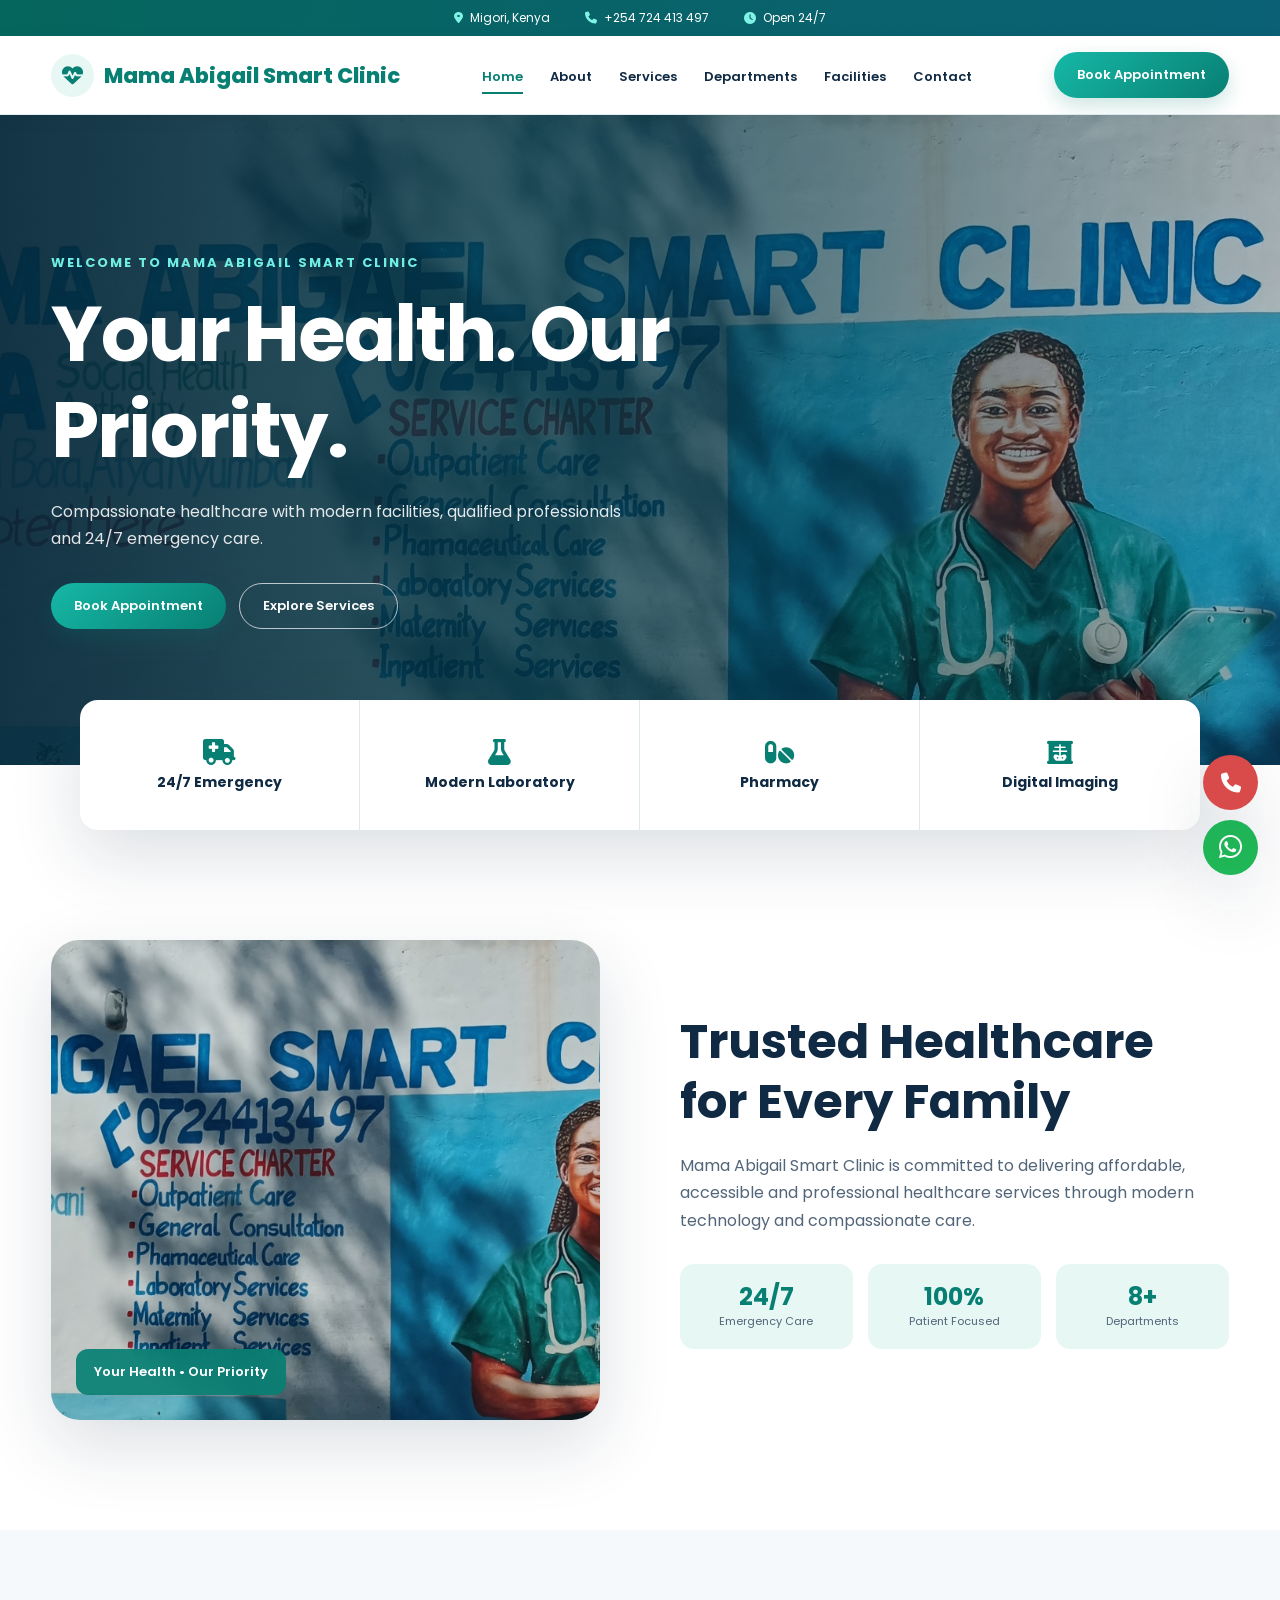
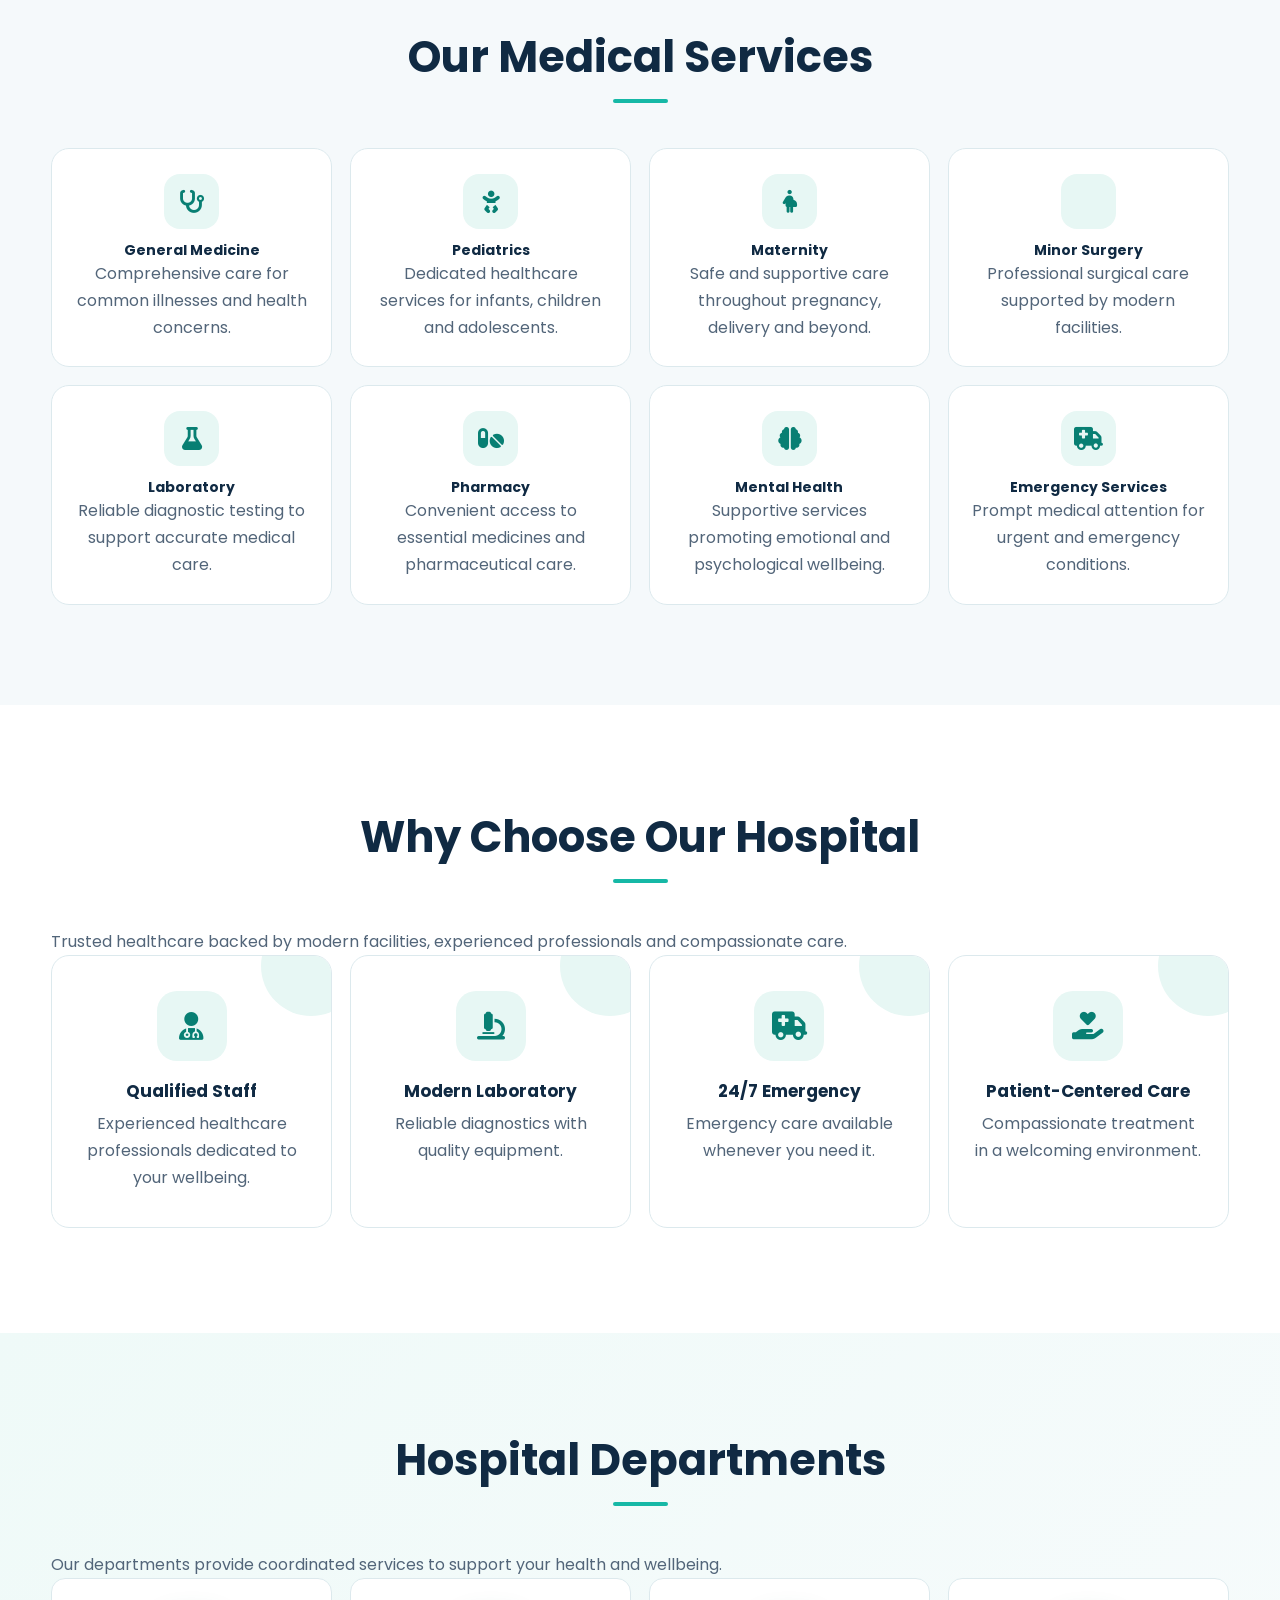
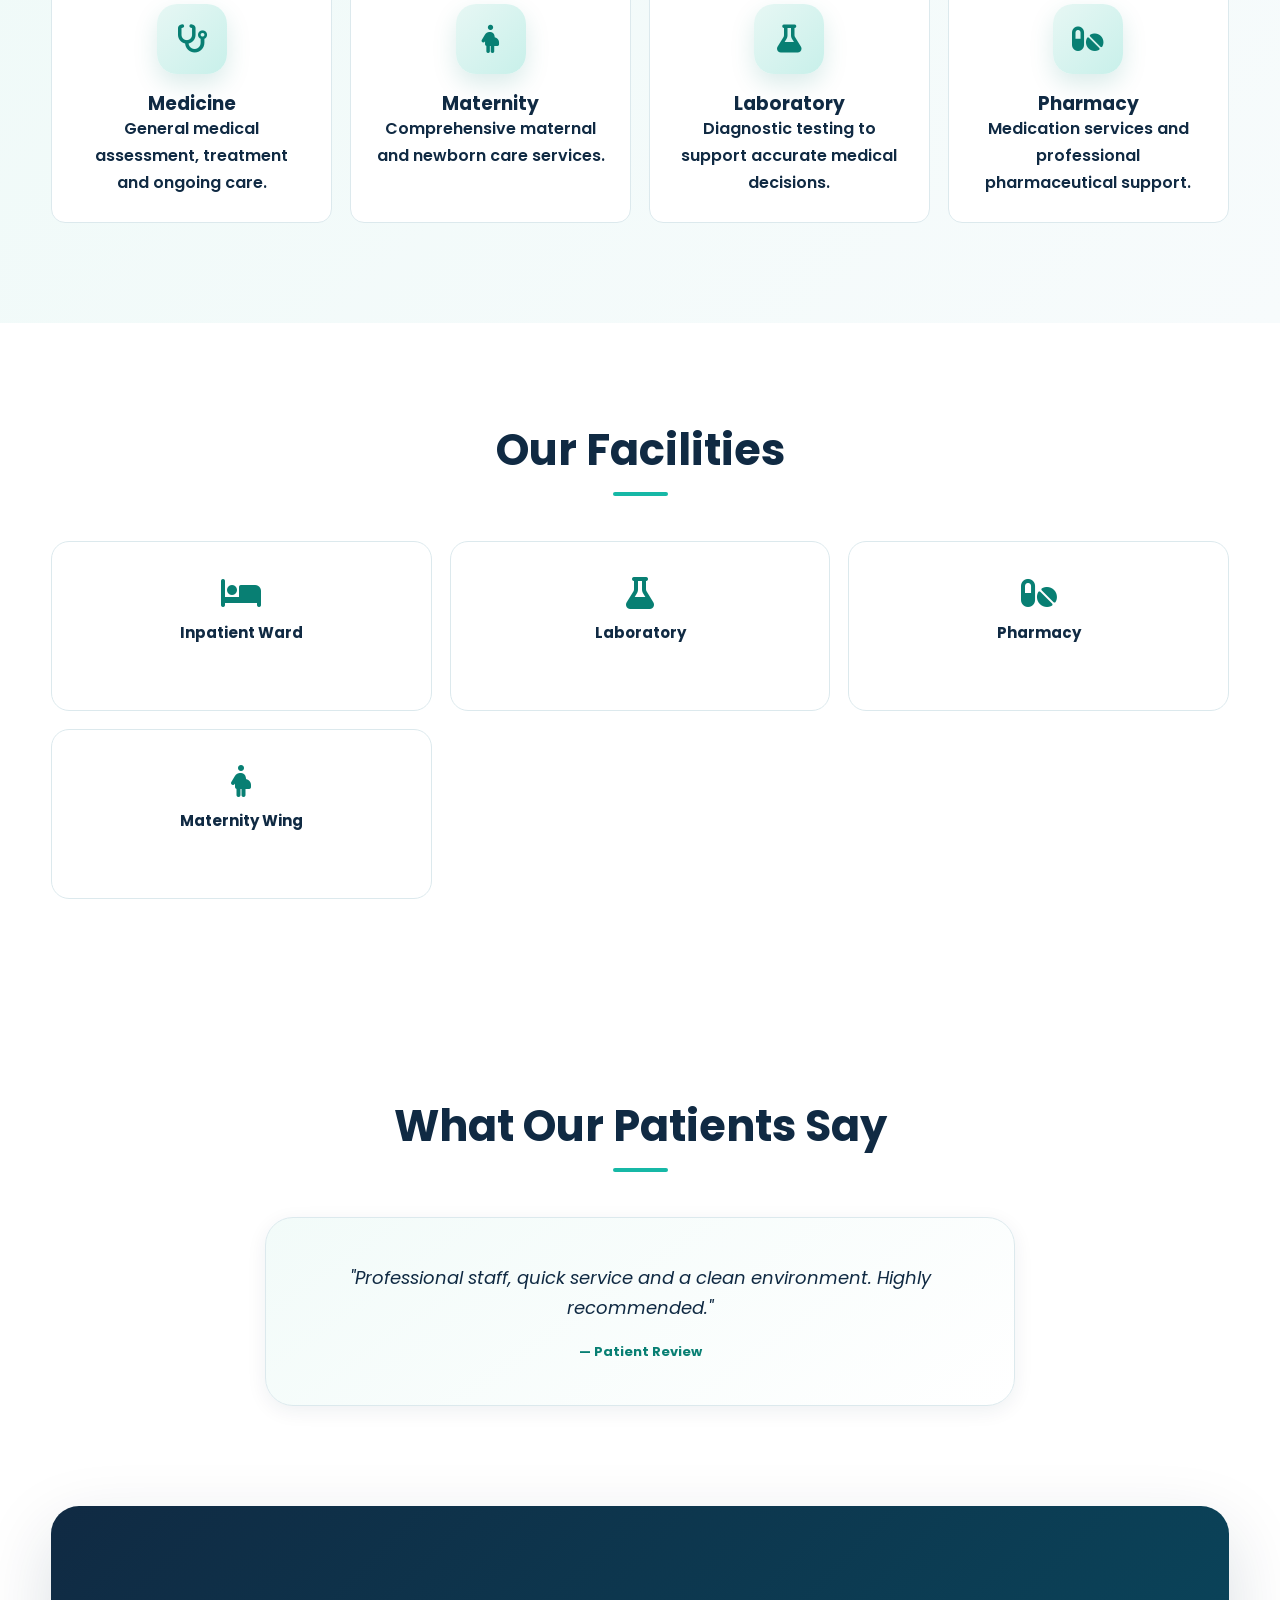
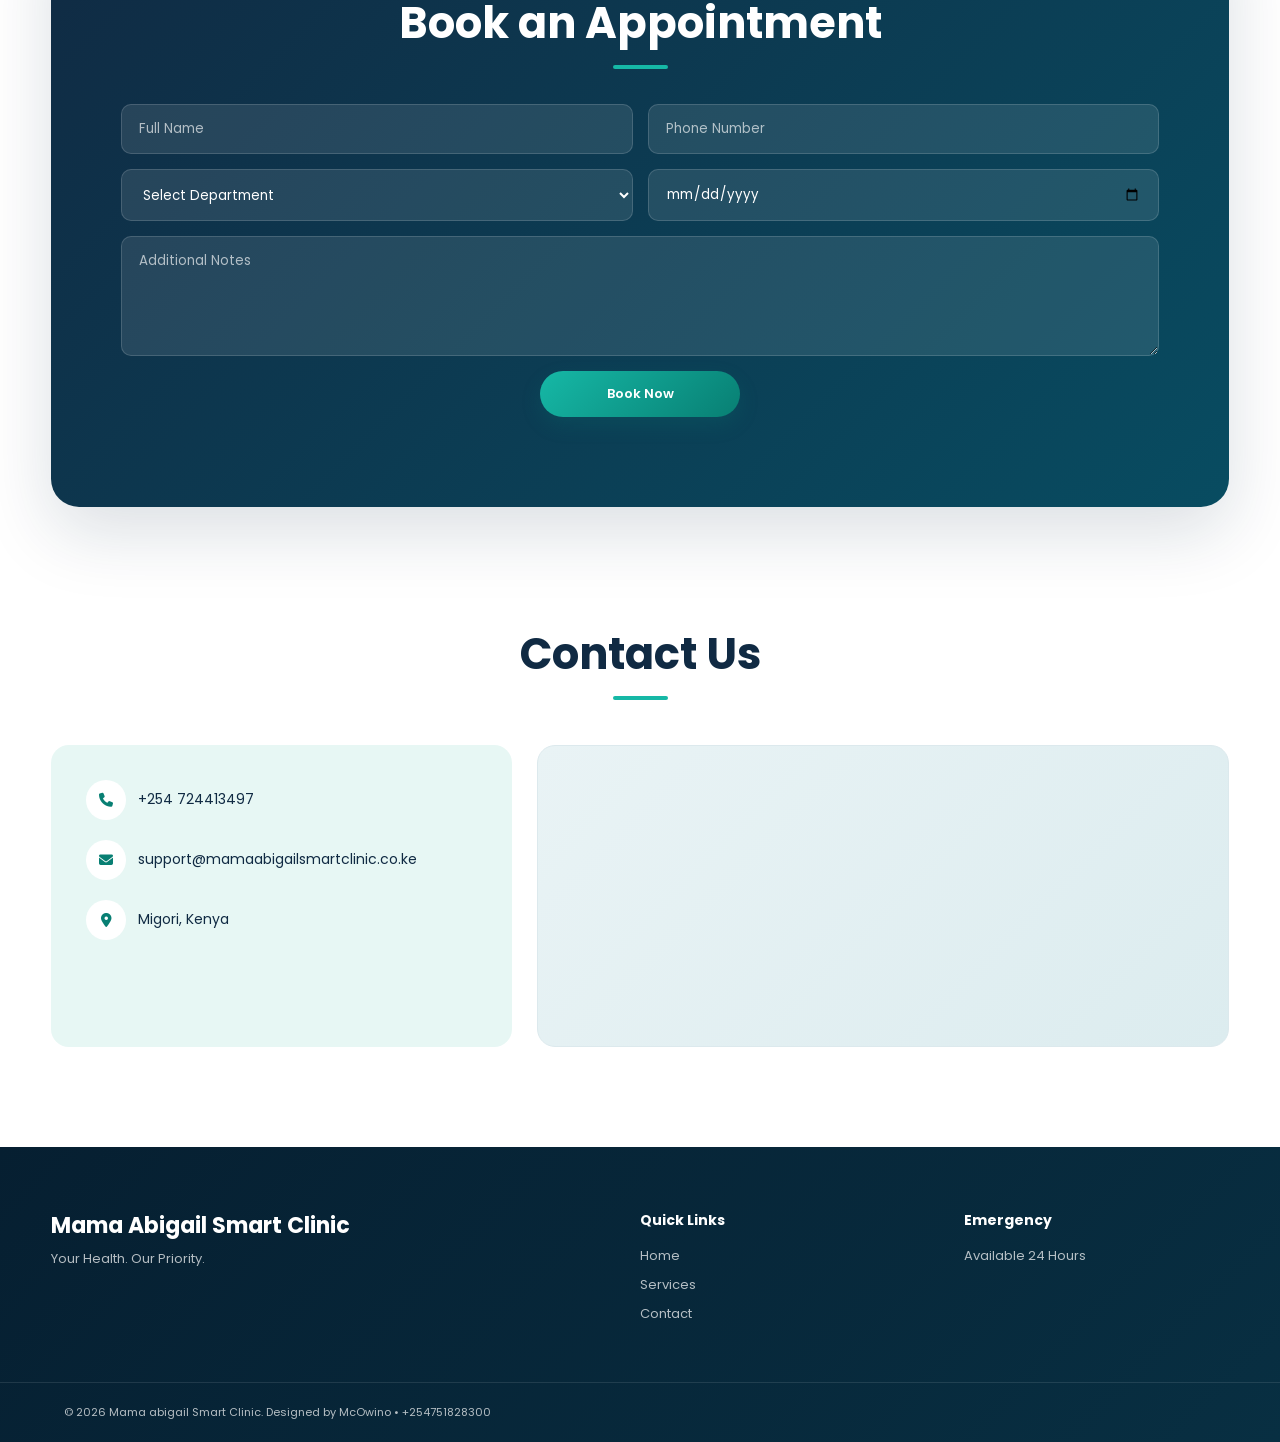
==== commit 0fbba613: "Update index.html" ====
--- a/index.html
+++ b/index.html
@@ -637,11 +637,30 @@
 </p>
 
 </div>
-
+<!--
 <div class="map">
 Google Map
 </div>
-
+-->
+
+
+<div class="map">
+    <iframe
+        src="https://maps.app.goo.gl/pn1yrrx9daQ8Nufk9?g_st=ac"
+        width="100%"
+        height="300"
+        style="border:0;"
+        allowfullscreen=""
+        loading="lazy"
+        referrerpolicy="no-referrer-when-downgrade">
+    </iframe>
+</div>
+
+
+
+
+
+    
 </div>
 
 </section>
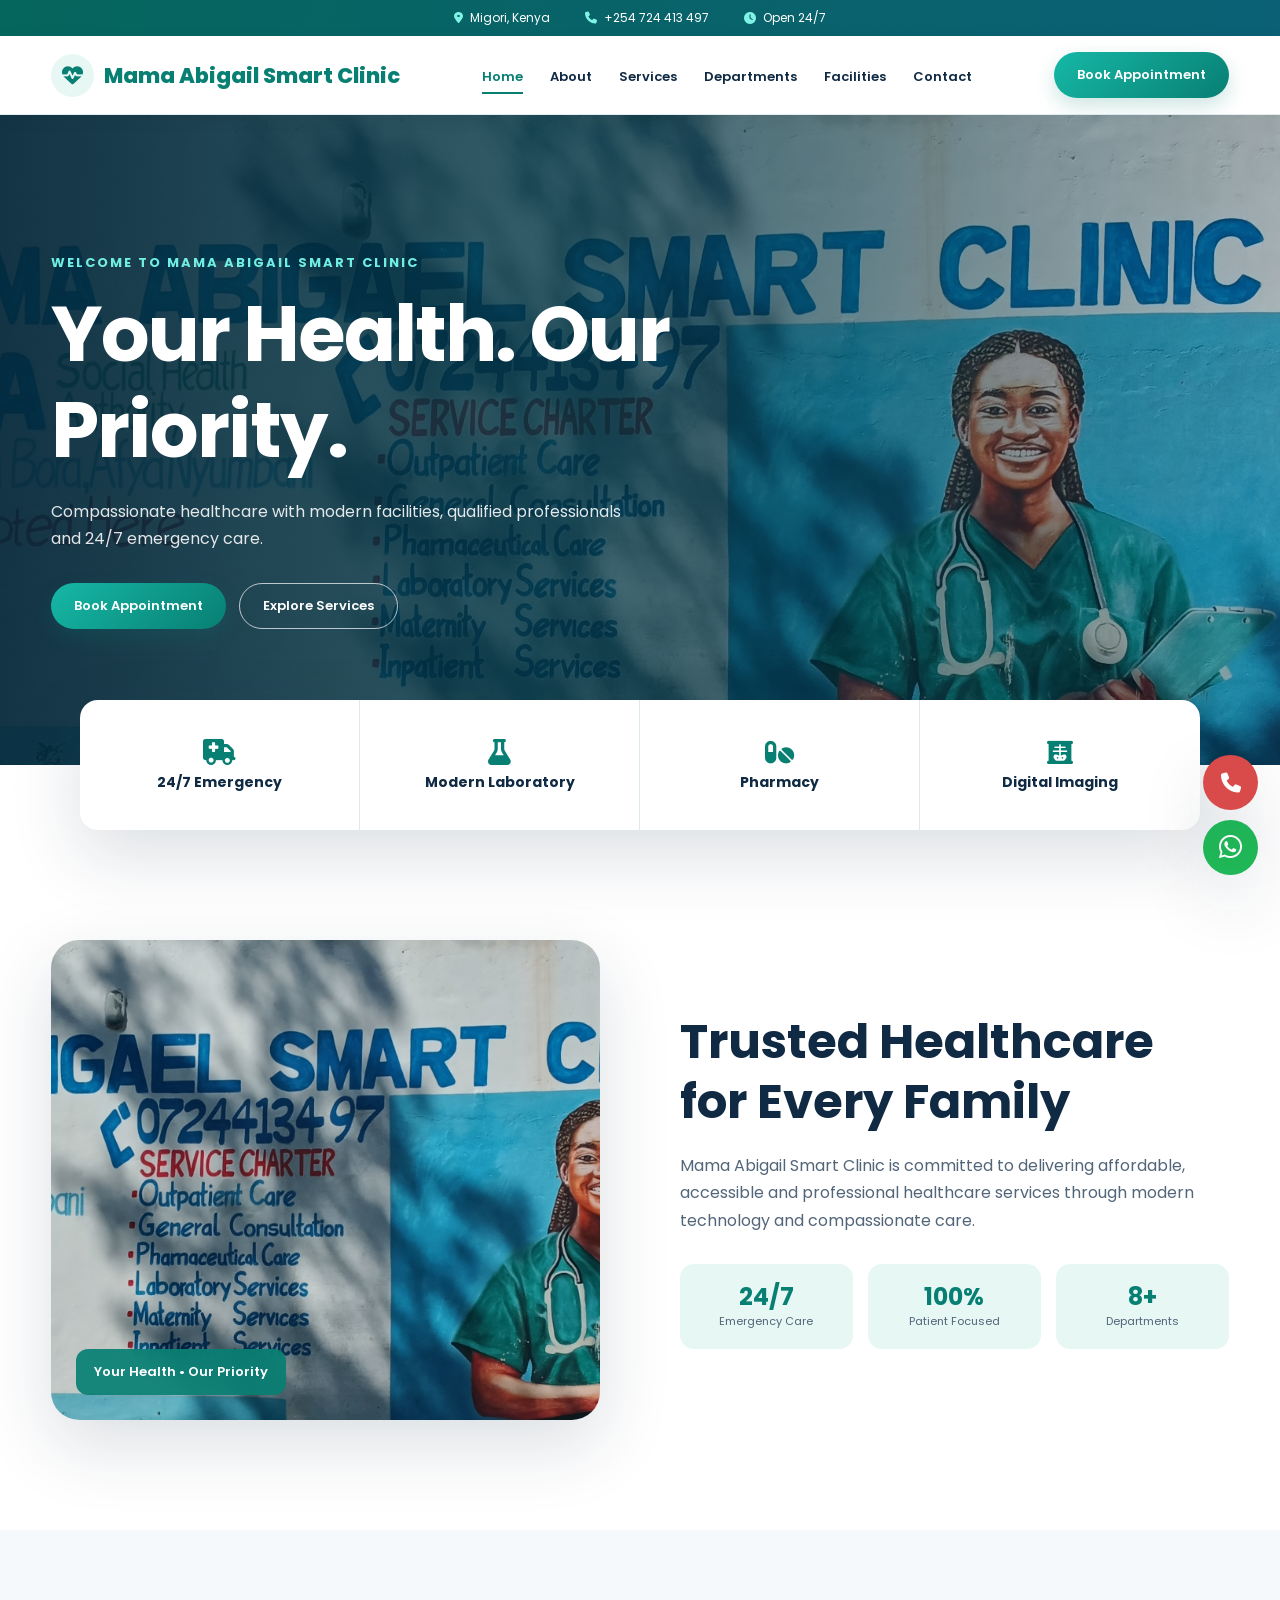
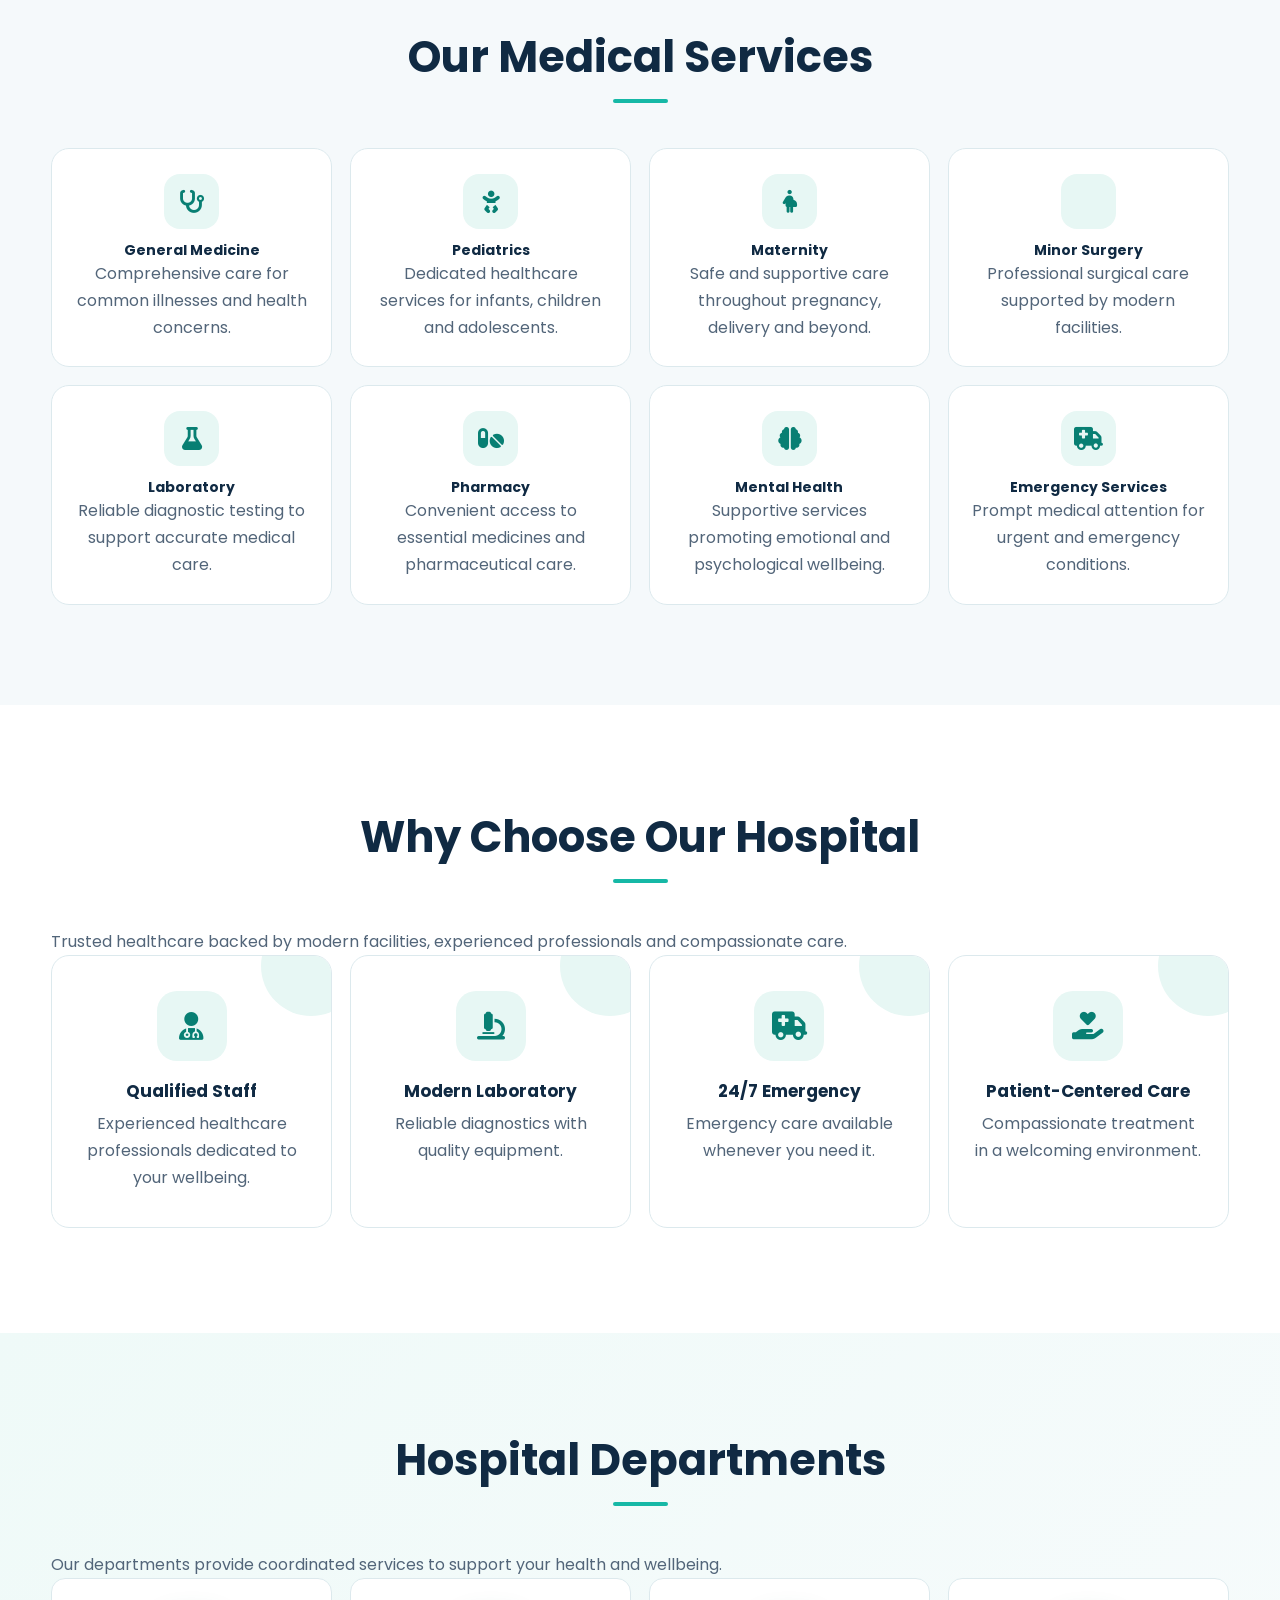
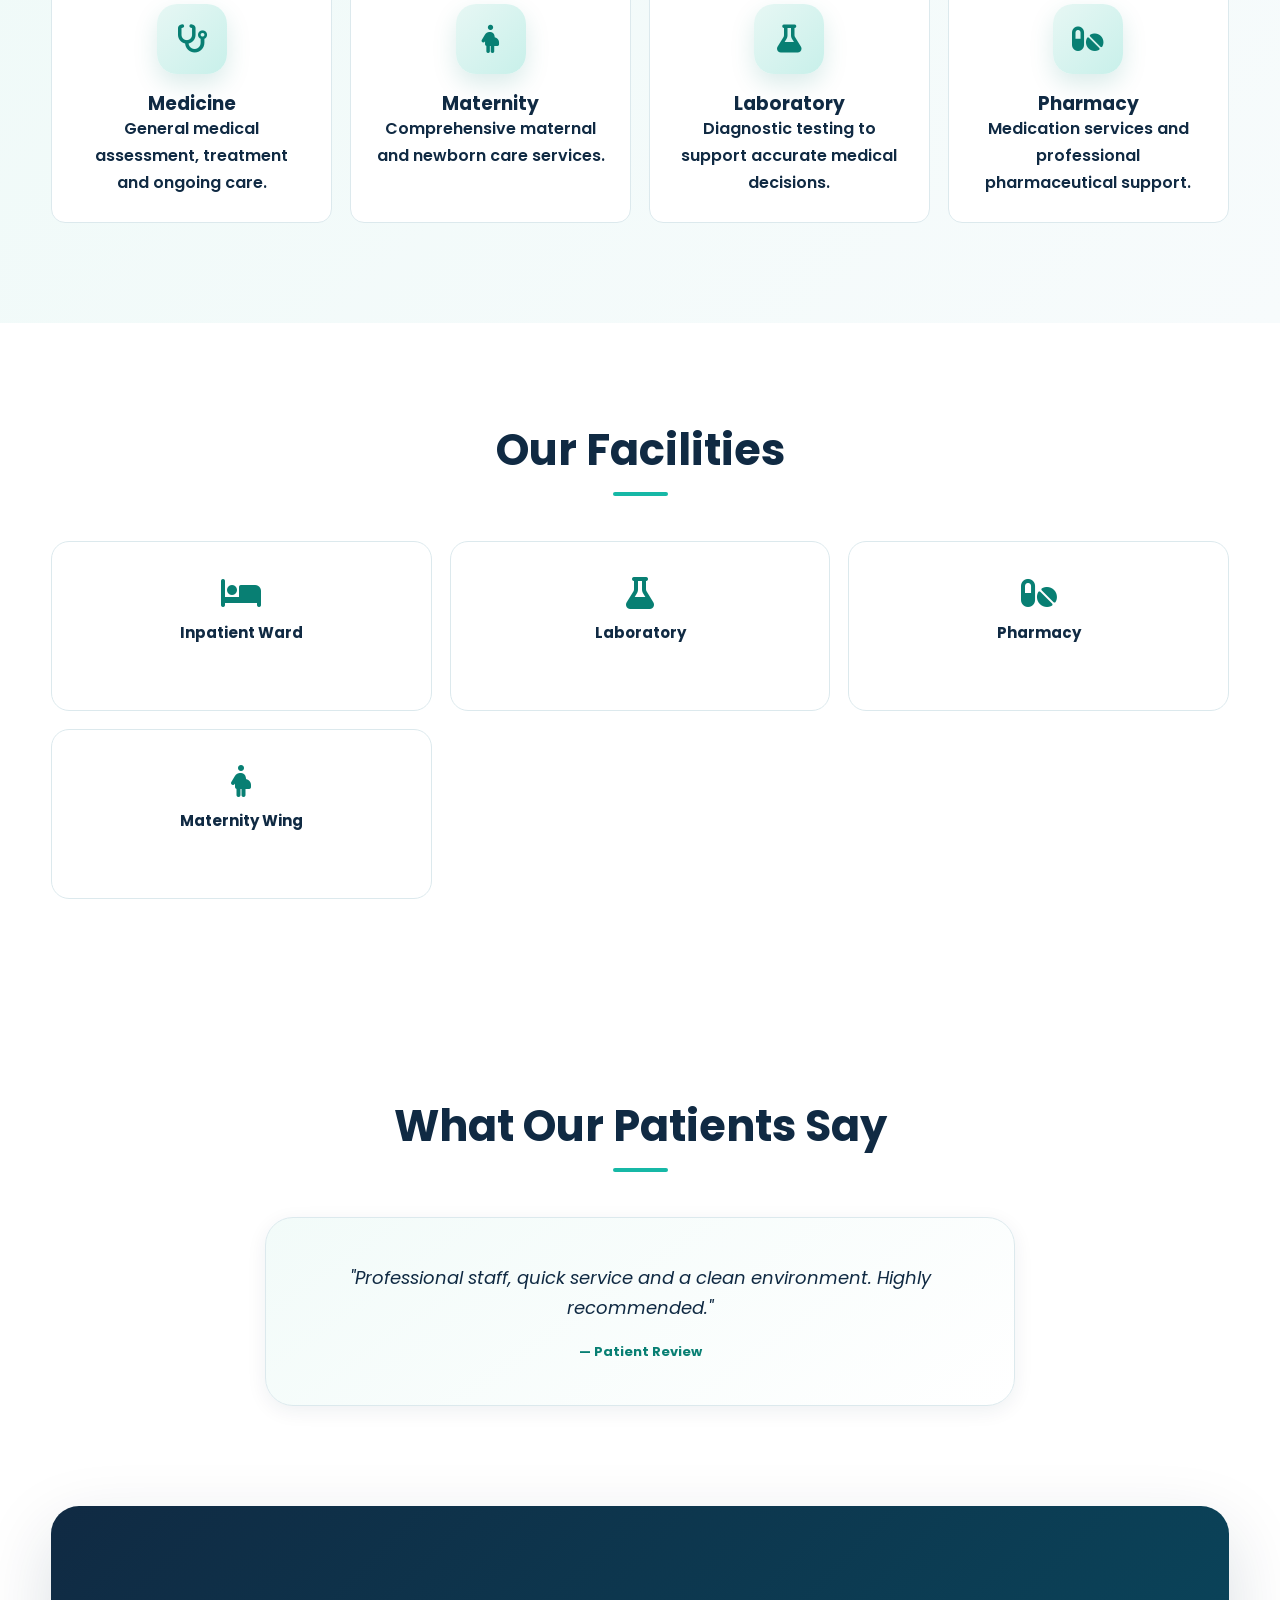
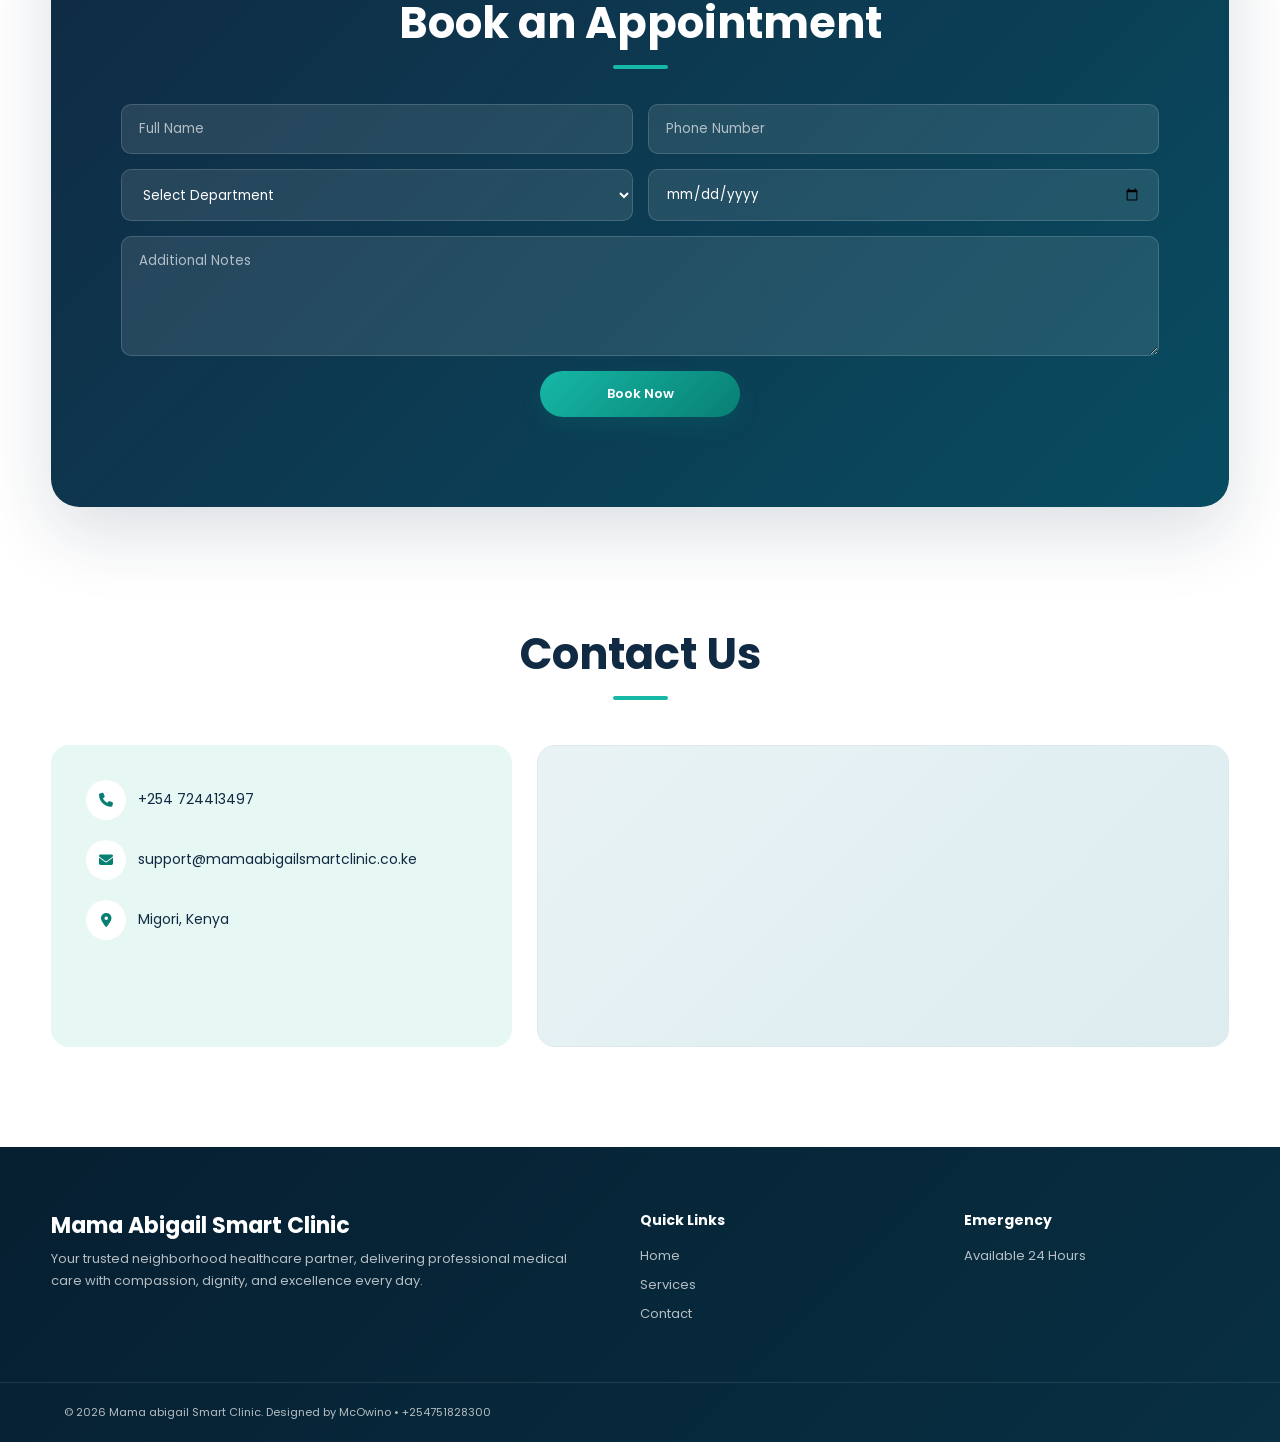
==== commit fccbce81: "Update index.html" ====
--- a/index.html
+++ b/index.html
@@ -646,7 +646,10 @@
 
 <div class="map">
     <iframe
-        src="https://maps.app.goo.gl/pn1yrrx9daQ8Nufk9?g_st=ac"
+        src="https://www.google.com/maps/embed?pb=!1m18!1m12!1m3!1d4718870.396721783!2d34.482154970646334!3d-1.399740281709175!2m3!1f0!2f0!3f0!3m2!1i1024!2i768!4f13.1!3m3!1m2!1s0xaafe9015d4c533d7%3A0xca484f758f430168!2sMAMA%20ABIGAIL%20SMART%20CLINIC!5e0!3m2!1sen!2ske!4v1789555895239!5m2!1sen!2ske"
+
+
+        
         width="100%"
         height="300"
         style="border:0;"
@@ -691,7 +694,7 @@
 
 <h3>Mama Abigail Smart Clinic</h3>
 
-<p>Your Health. Our Priority.</p>
+<p>Your trusted neighborhood healthcare partner, delivering professional medical care with compassion, dignity, and excellence every day.</p>
 
 </div>
 
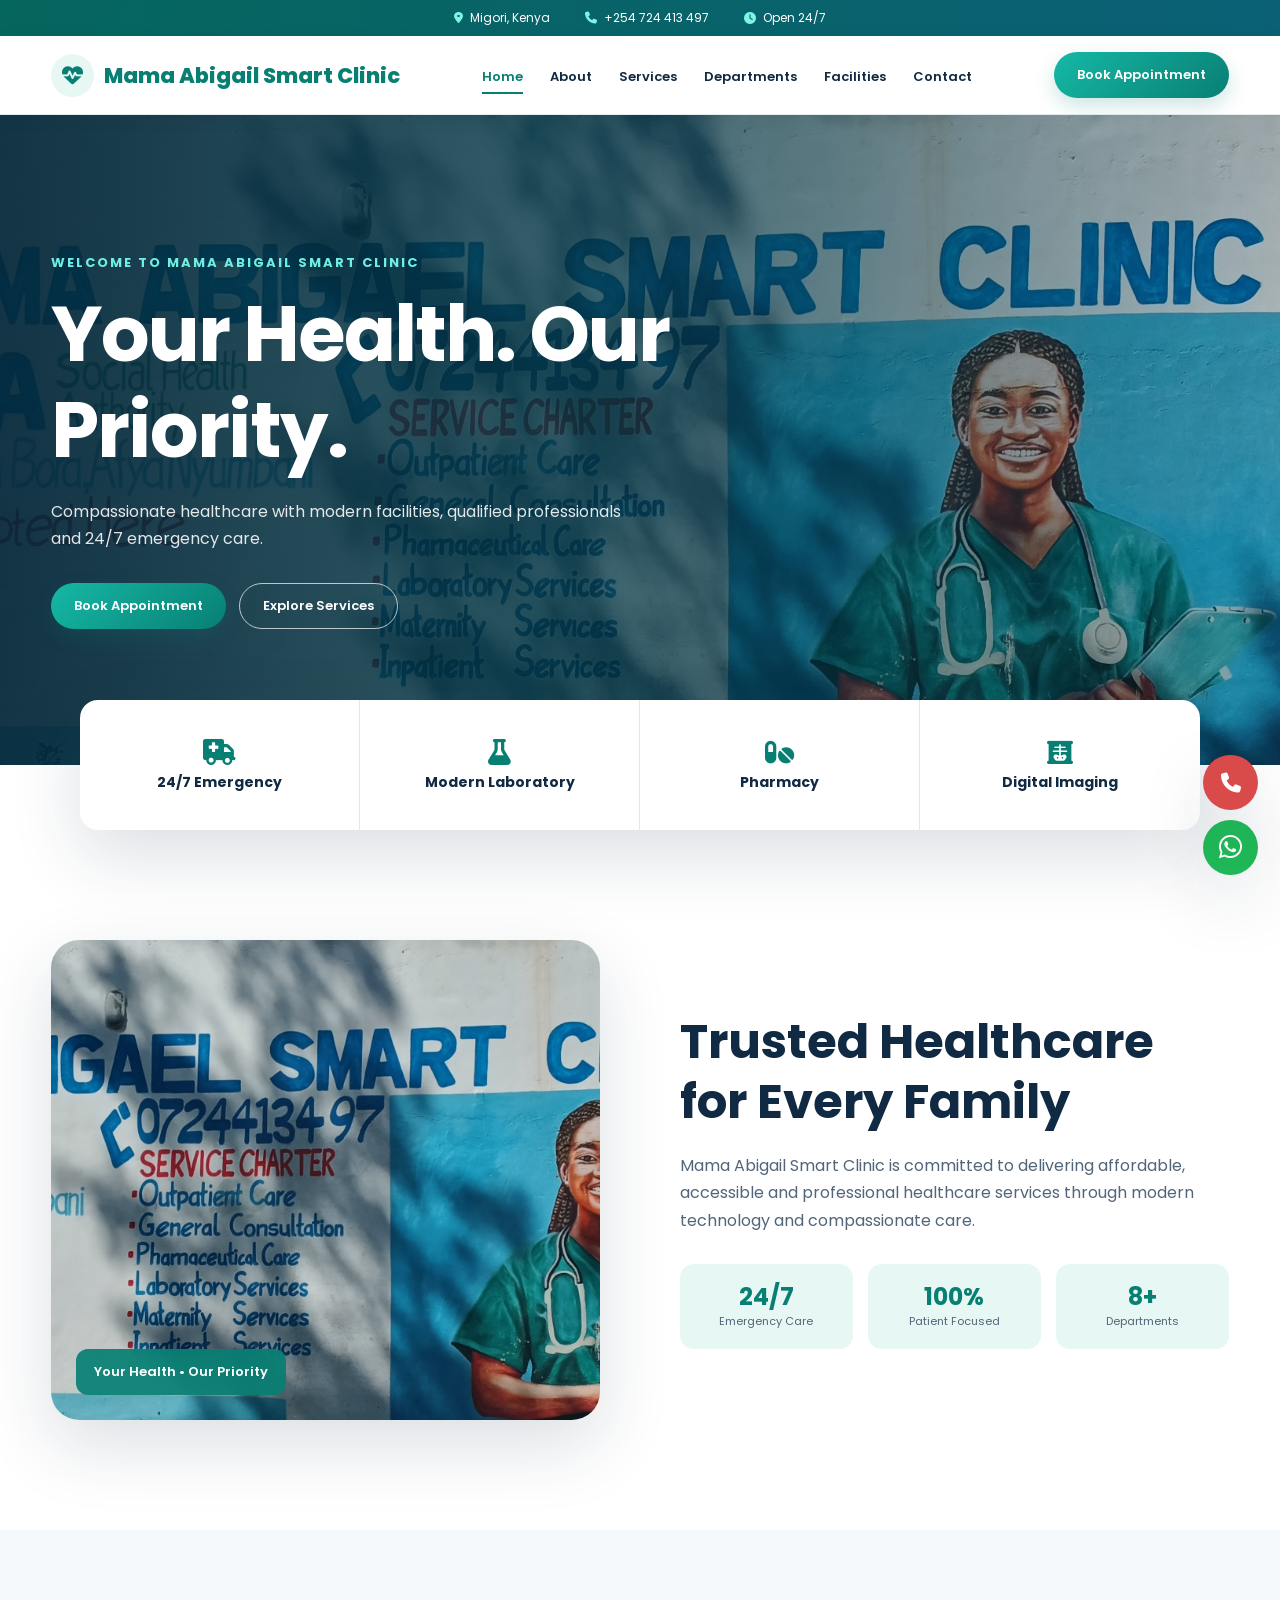
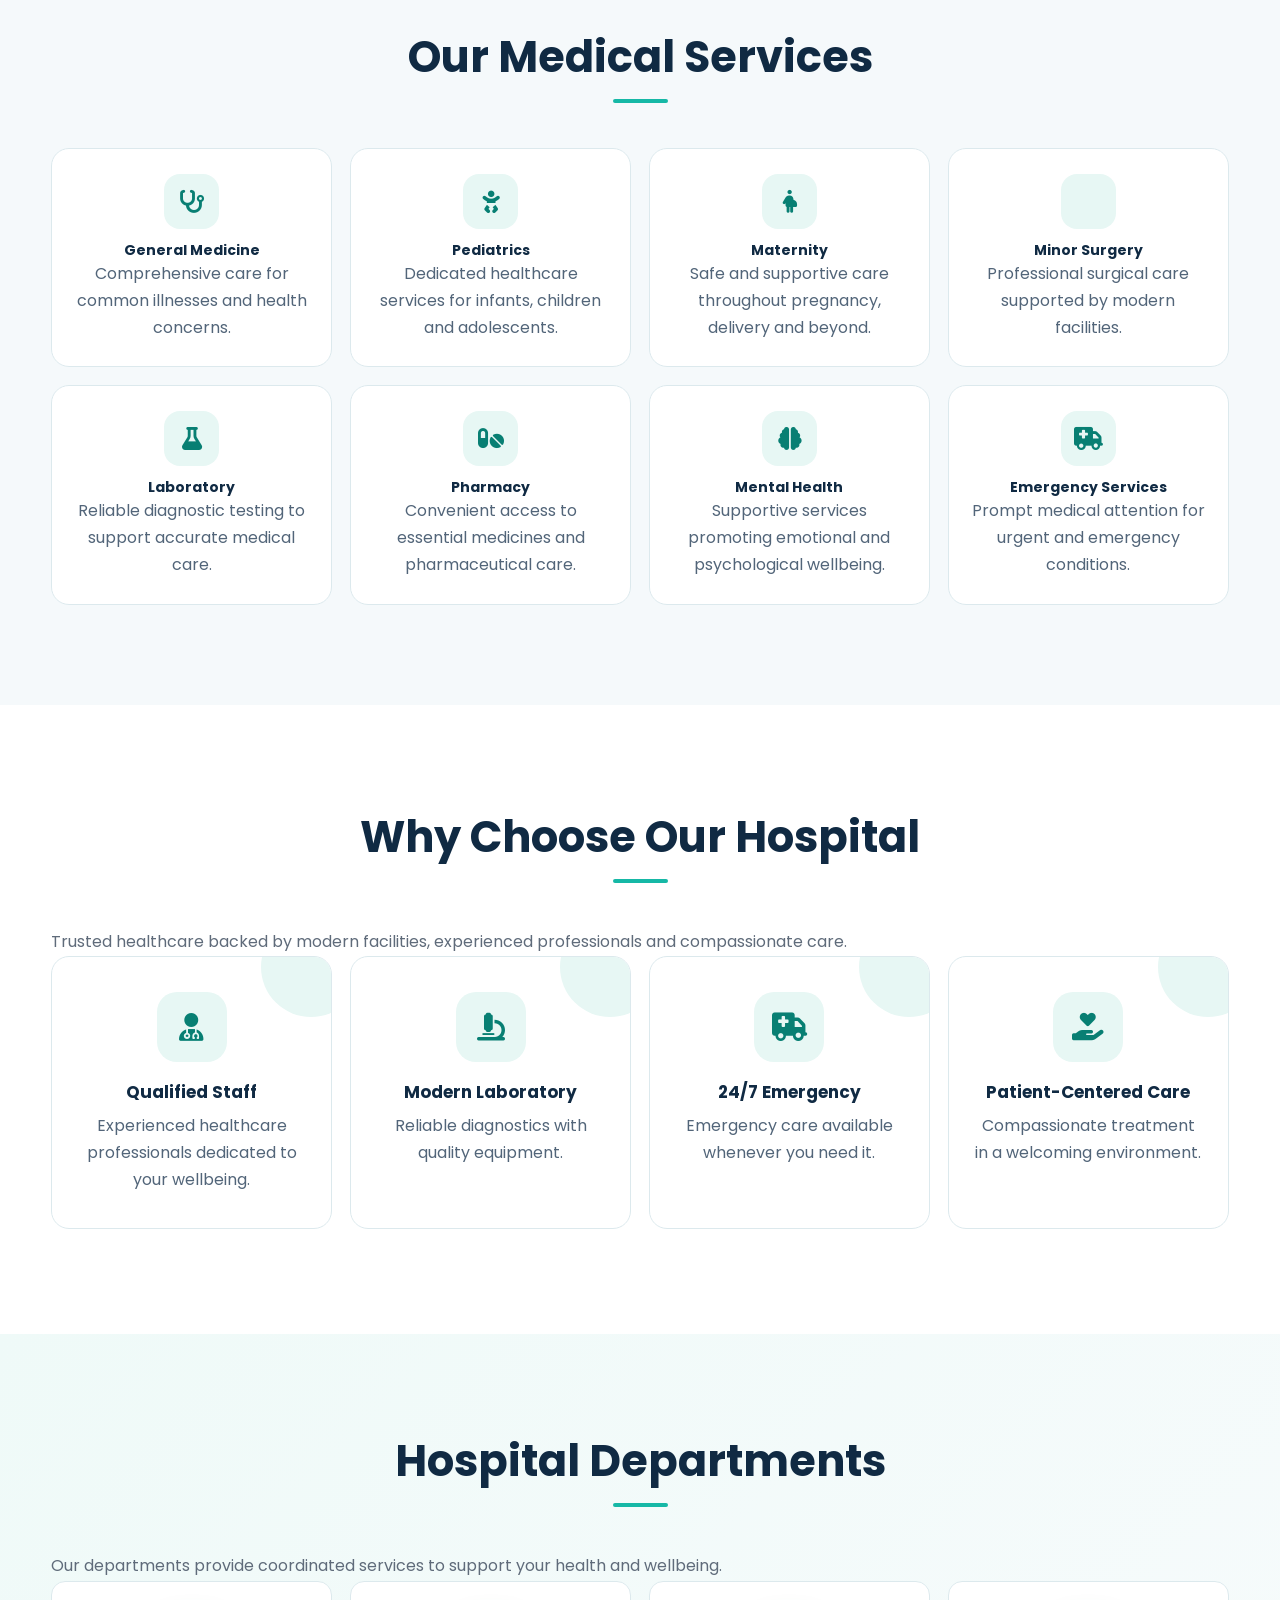
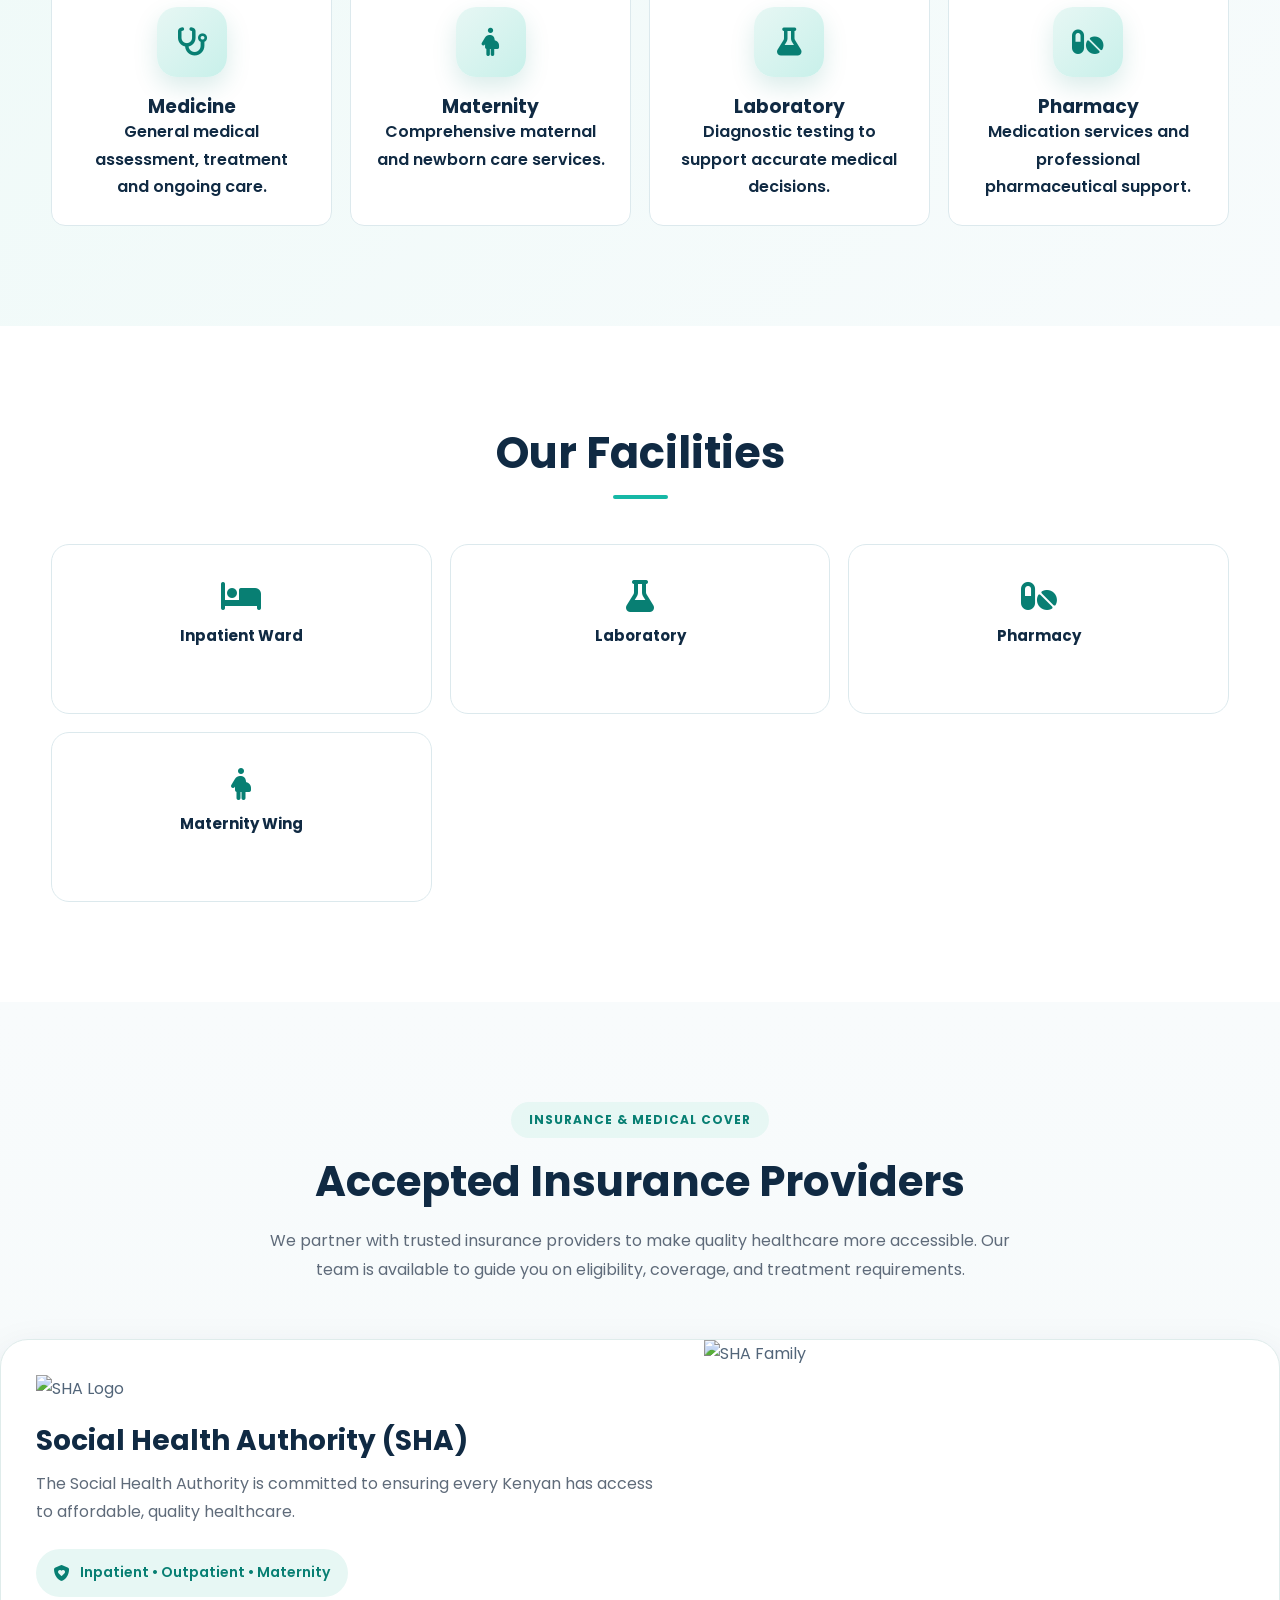
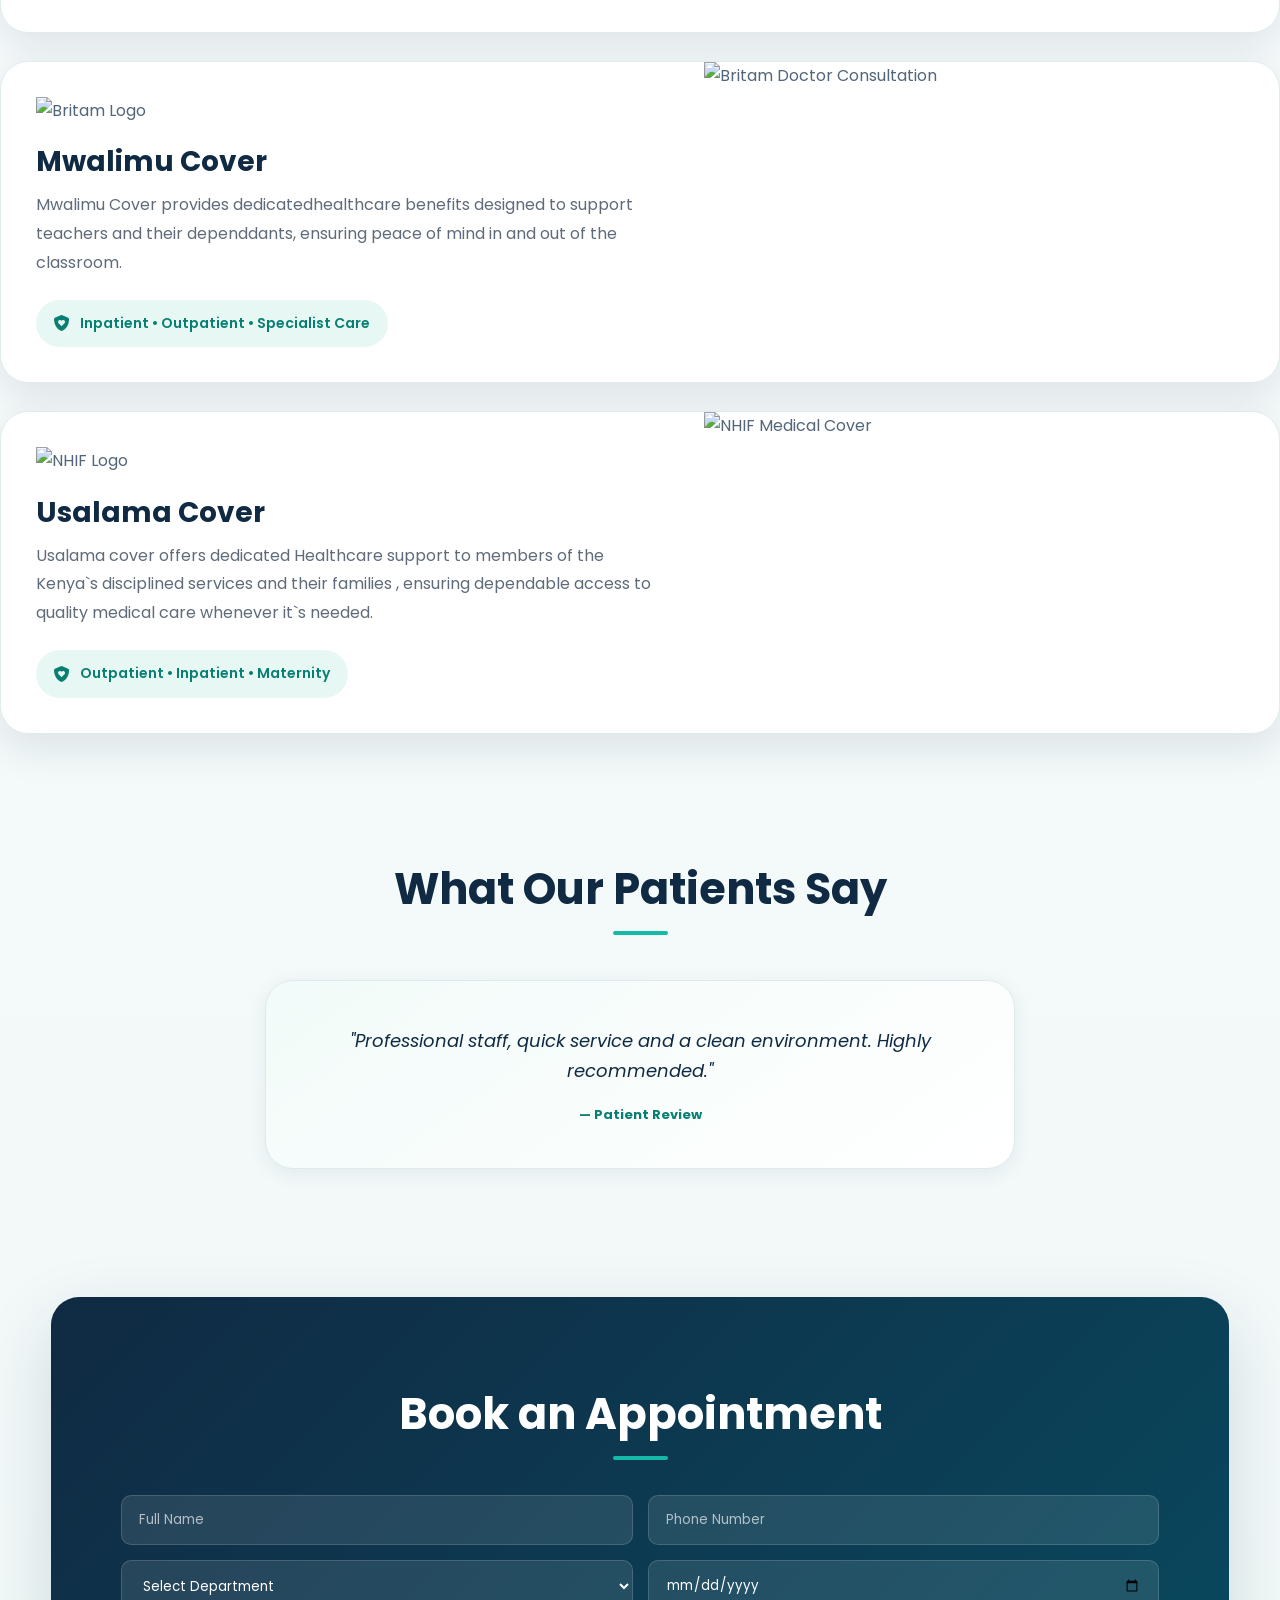
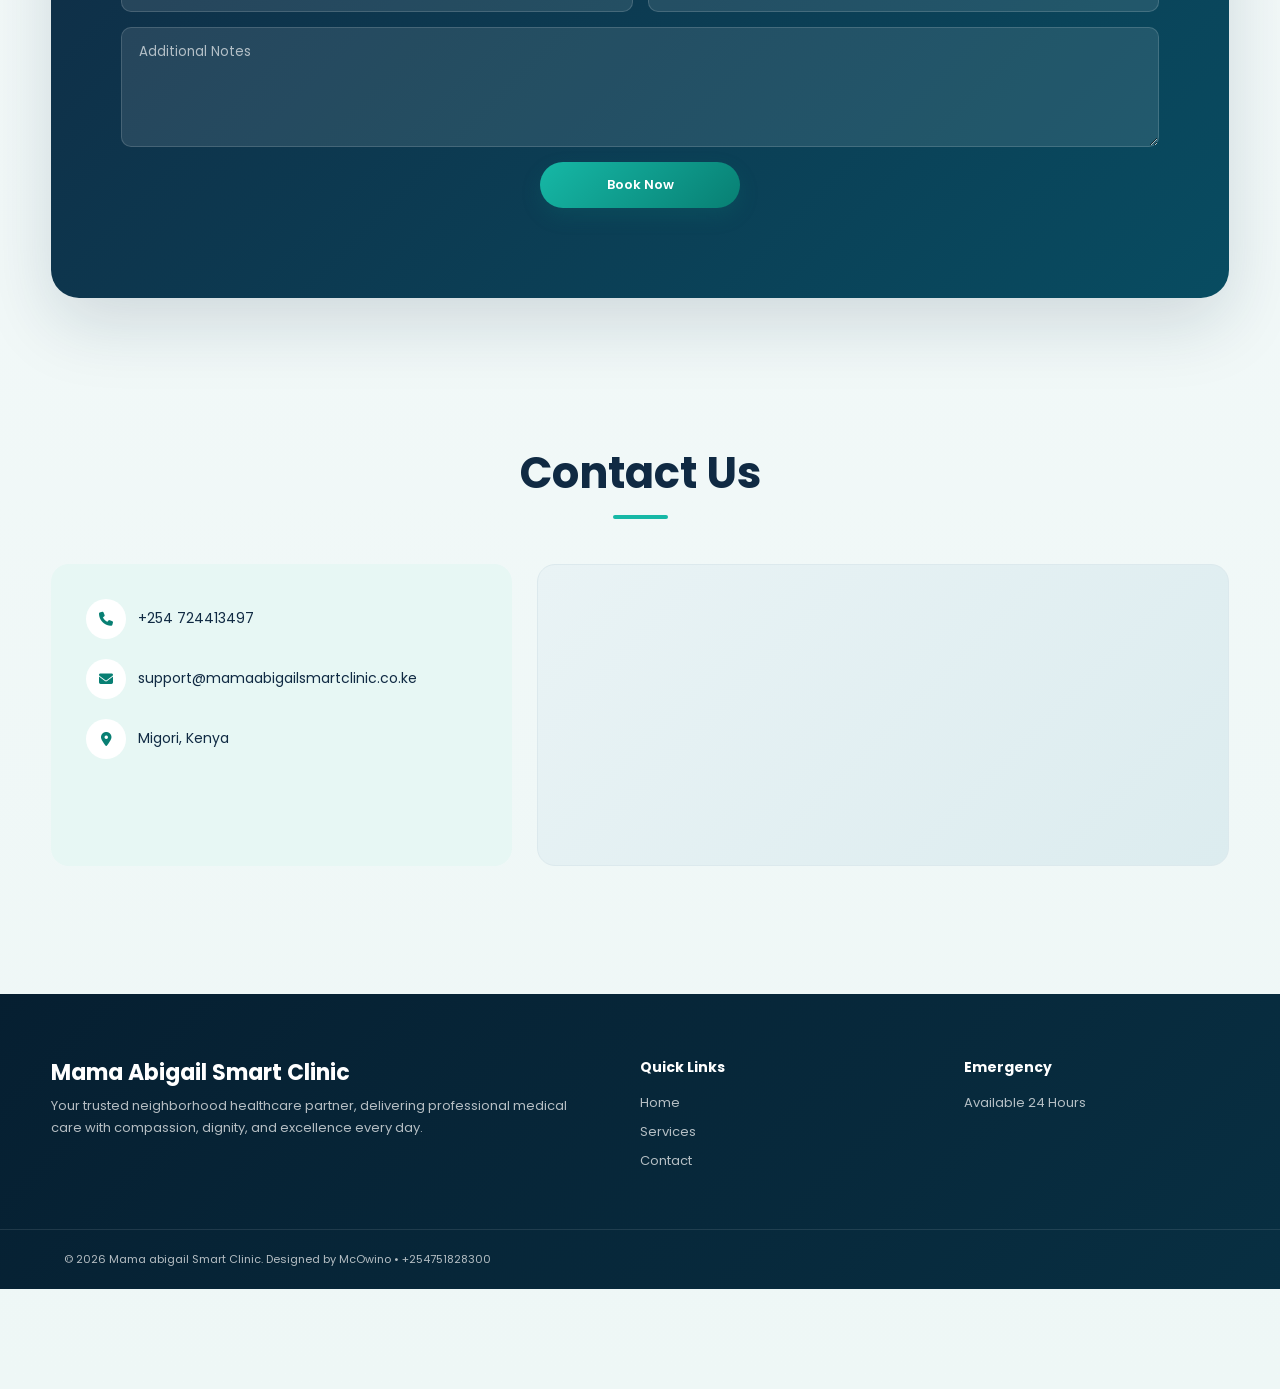
==== commit 6ed41648: "Update index.html" ====
--- a/index.html
+++ b/index.html
@@ -560,6 +560,158 @@
 
 </section>
 
+
+<!-- ACCEPTED INSURANCE PROVIDERS -->
+
+<section id="insurance" class="insurance">
+
+    <div class="section-heading">
+        <span class="section-tag">INSURANCE & MEDICAL COVER</span>
+
+        <h2>Accepted Insurance Providers</h2>
+
+        <p class="section-intro">
+            We partner with trusted insurance providers to make quality healthcare more accessible.
+            Our team is available to guide you on eligibility, coverage, and treatment requirements.
+        </p>
+    </div>
+
+    <div class="insurance-grid">
+
+        <!-- SHA -->
+
+        <div class="insurance-card">
+
+            <div class="insurance-info">
+
+                <img src="/AAA hospital/media/usalma-sacco.jpg"
+                     alt="SHA Logo"
+                     class="insurance-logo">
+
+                <h3>Social Health Authority (SHA)</h3>
+
+                <p>
+                    The Social Health Authority is committed to ensuring every Kenyan has access to affordable, quality healthcare.
+                </p>
+
+                <div class="insurance-badge">
+                    <i class="fa-solid fa-shield-heart"></i>
+                    Inpatient • Outpatient • Maternity
+                </div>
+
+            </div>
+
+            <div class="insurance-image">
+                <img src="/AAA hospital/media/usalma-sacco.jpg"
+                     alt="SHA Family">
+            </div>
+
+        </div>
+
+
+        <!-- MWALIMU COVER -->
+
+        <div class="insurance-card">
+
+            <div class="insurance-info">
+
+                <img src="/AAA hospital/media/usalma-sacco.jpg"
+                     alt="Britam Logo"
+                     class="insurance-logo">
+
+                <h3>Mwalimu Cover</h3>
+
+                <p>
+                    Mwalimu Cover provides dedicatedhealthcare benefits designed to support teachers and their dependdants, 
+                    ensuring peace of mind in and out of the classroom.
+                </p>
+
+                <div class="insurance-badge">
+                    <i class="fa-solid fa-shield-heart"></i>
+                    Inpatient • Outpatient • Specialist Care
+                </div>
+
+            </div>
+
+            <div class="insurance-image">
+                <img src="/AAA hospital/media/usalma-sacco.jpg"
+                     alt="Britam Doctor Consultation">
+            </div>
+
+        </div>
+
+
+        <!-- USALAMA COVER -->
+
+        <div class="insurance-card">
+
+            <div class="insurance-info">
+
+                <img src="/AAA hospital/media/mwalimu-sacco.jpg"
+                     alt="NHIF Logo"
+                     class="insurance-logo">
+
+                <h3>Usalama Cover</h3>
+
+                <p>
+                    Usalama cover offers dedicated Healthcare support to members of the Kenya`s disciplined services and their families 
+                    , ensuring dependable access to quality medical care whenever it`s needed.
+                </p>
+
+                <div class="insurance-badge">
+                    <i class="fa-solid fa-shield-heart"></i>
+                    Outpatient • Inpatient • Maternity
+                </div>
+
+            </div>
+
+            <div class="insurance-image">
+                <img src="/AAA hospital/media/usalma-sacco.jpg"
+                     alt="NHIF Medical Cover">
+            </div>
+
+        </div>
+
+
+        <!-- JUBILEE -->
+<!--
+        <div class="insurance-card">
+
+            <div class="insurance-info">
+
+                <img src="/AAA hospital/media/usalma-sacco.jpg"
+                     alt="Jubilee Logo"
+                     class="insurance-logo">
+
+                <h3>Usalama Cover</h3>
+
+                <p>
+Transforming Healthcare for Kenya's Disciplined Services
+                </p>
+
+                <div class="insurance-badge">
+                    <i class="fa-solid fa-shield-heart"></i>
+                    Inpatient • Outpatient • Family Cover
+                </div>
+
+            </div>
+
+            <div class="insurance-image">
+                <img src="/AAA hospital/media/usalma-sacco.jpg"
+                     alt="Jubilee Health Insurance">
+            </div>
+
+        </div>
+
+    </div>
+
+</section>
+
+
+
+-
+    
+
 <!-- TESTIMONIALS -->
 
 <section class="testimonials">
--- a/style.css
+++ b/style.css
@@ -1716,3 +1716,165 @@
         border-radius:18px;
     }
 }
+
+
+
+
+/* =========================================================
+   INSURANCE PROVIDERS
+   ========================================================= */
+
+.insurance{
+    padding:100px 0;
+    background:linear-gradient(180deg,#f8fbfc,#eef7f6);
+}
+
+.section-heading{
+    max-width:760px;
+    margin:0 auto 55px;
+    text-align:center;
+}
+
+.section-tag{
+    display:inline-block;
+    padding:8px 18px;
+    border-radius:50px;
+    background:#e7f7f4;
+    color:#087f73;
+    font-size:12px;
+    font-weight:700;
+    letter-spacing:1px;
+    margin-bottom:18px;
+}
+
+.section-heading h2{
+    font-size:42px;
+    margin-bottom:18px;
+    color:#102a43;
+}
+
+.section-intro{
+    color:#5f6b7a;
+    line-height:1.8;
+    font-size:16px;
+}
+
+.insurance-grid{
+    display:grid;
+    gap:28px;
+}
+
+.insurance-card{
+    display:grid;
+    grid-template-columns:1.1fr .9fr;
+    background:#fff;
+    border-radius:28px;
+    overflow:hidden;
+    border:1px solid #dfeceb;
+    box-shadow:0 15px 40px rgba(16,42,67,.10);
+    transition:.35s ease;
+}
+
+.insurance-card:hover{
+    transform:translateY(-8px);
+    box-shadow:0 25px 55px rgba(8,127,115,.18);
+}
+
+.insurance-info{
+    padding:35px;
+    display:flex;
+    flex-direction:column;
+    justify-content:center;
+}
+
+.insurance-logo{
+    width:180px;
+    max-width:100%;
+    margin-bottom:20px;
+}
+
+.insurance-info h3{
+    color:#102a43;
+    margin-bottom:12px;
+    font-size:28px;
+}
+
+.insurance-info p{
+    color:#5f6b7a;
+    line-height:1.8;
+    margin-bottom:22px;
+}
+
+.insurance-badge{
+    display:inline-flex;
+    align-items:center;
+    gap:10px;
+    padding:12px 18px;
+    border-radius:50px;
+    background:#e7f7f4;
+    color:#087f73;
+    font-size:14px;
+    font-weight:600;
+    width:fit-content;
+}
+
+.insurance-badge i{
+    font-size:16px;
+}
+
+.insurance-image{
+    height:100%;
+}
+
+.insurance-image img{
+    width:100%;
+    height:100%;
+    object-fit:cover;
+    display:block;
+}
+
+/* Responsive */
+
+@media(max-width:900px){
+
+    .insurance-card{
+        grid-template-columns:1fr;
+    }
+
+    .insurance-image{
+        height:260px;
+    }
+
+    .insurance-info{
+        padding:28px;
+    }
+
+    .section-heading h2{
+        font-size:34px;
+    }
+
+}
+
+@media(max-width:560px){
+
+    .insurance{
+        padding:80px 0;
+    }
+
+    .insurance-info h3{
+        font-size:22px;
+    }
+
+    .section-heading h2{
+        font-size:30px;
+    }
+
+    .insurance-logo{
+        width:150px;
+    }
+
+    .insurance-image{
+        height:220px;
+    }
+
+}
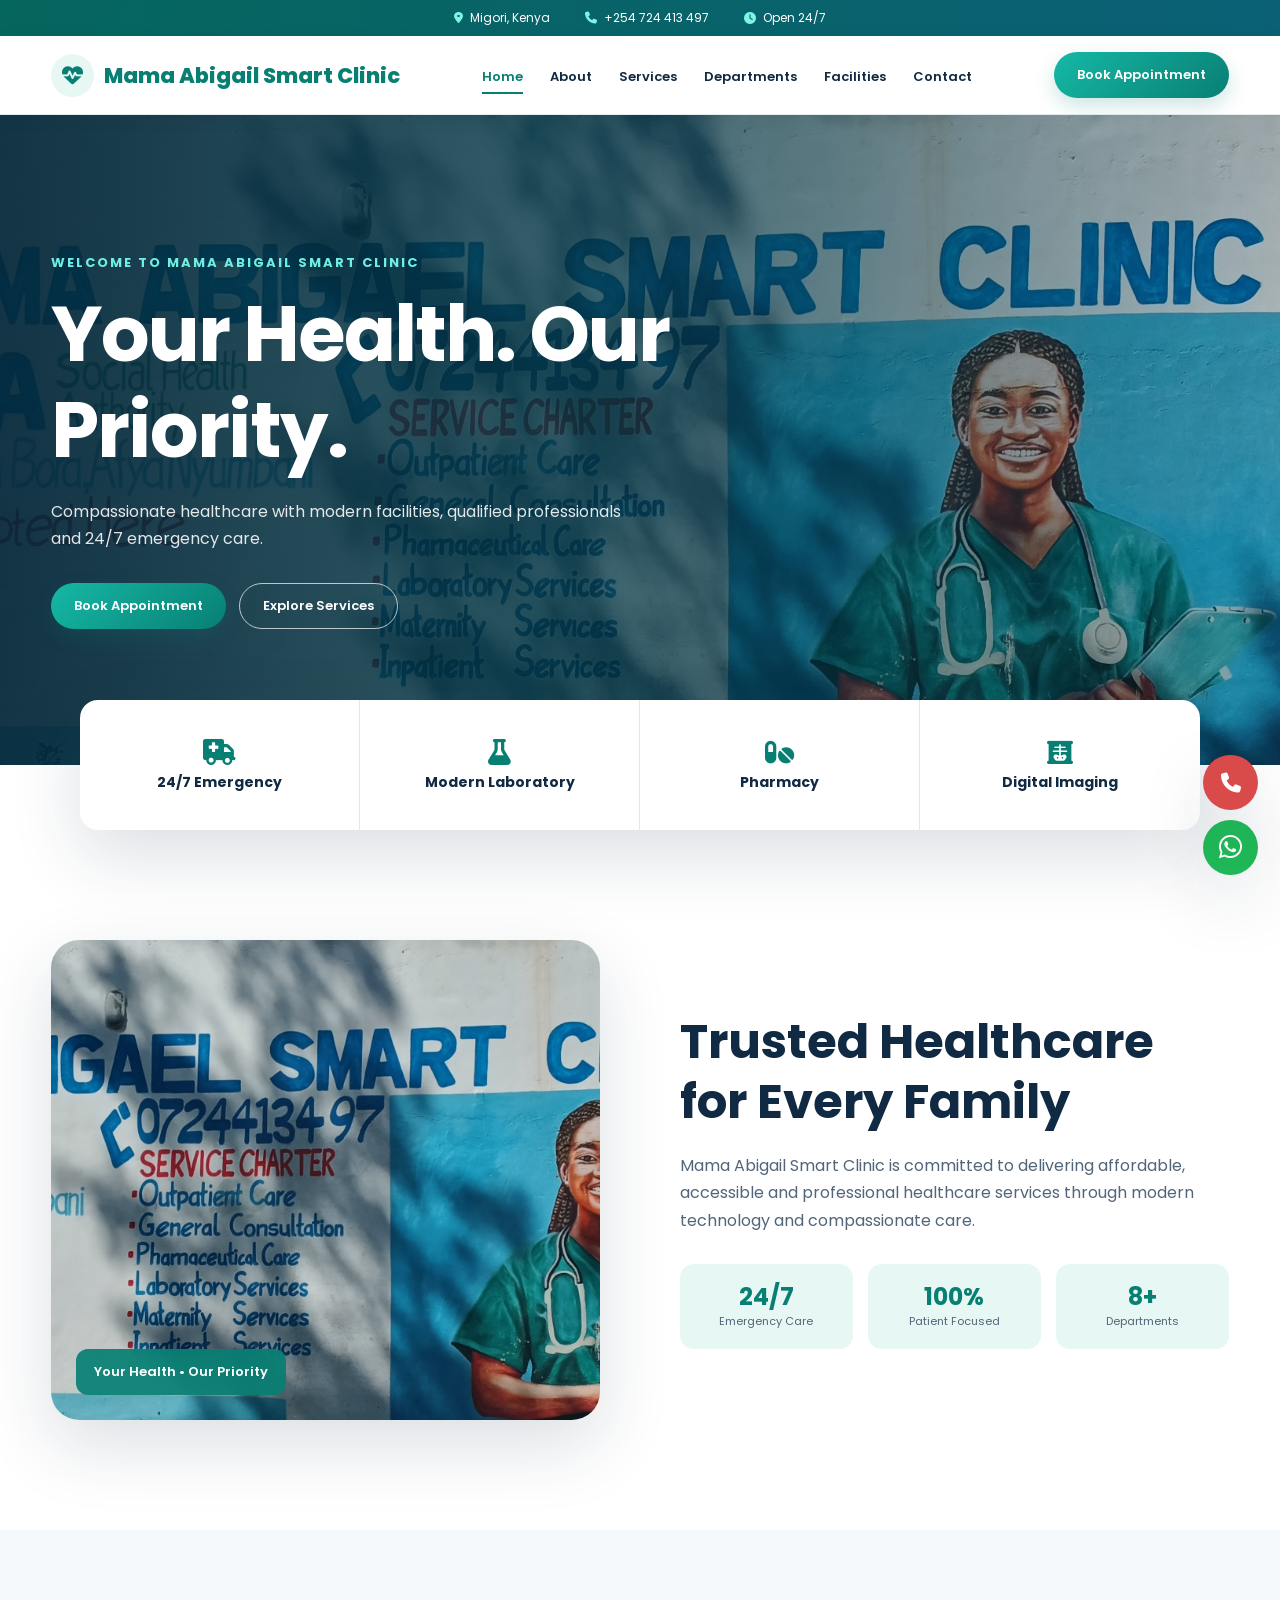
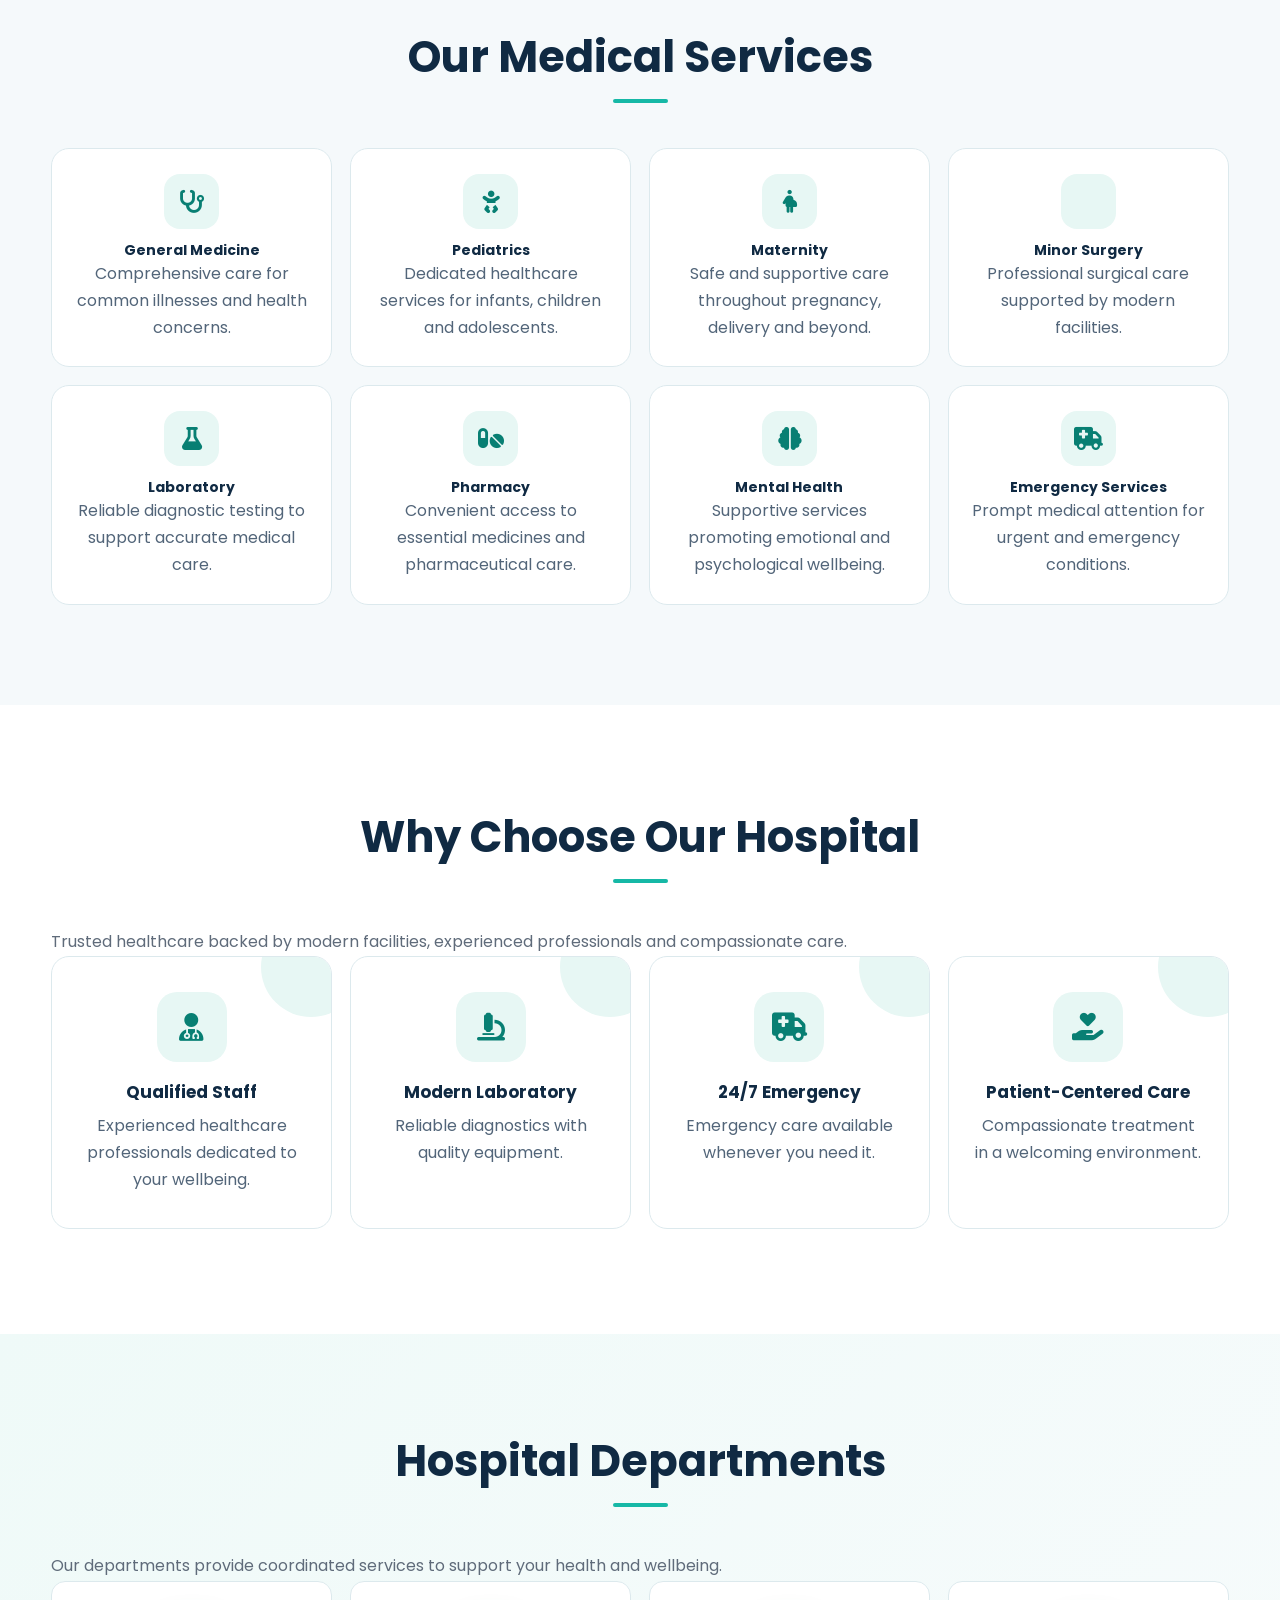
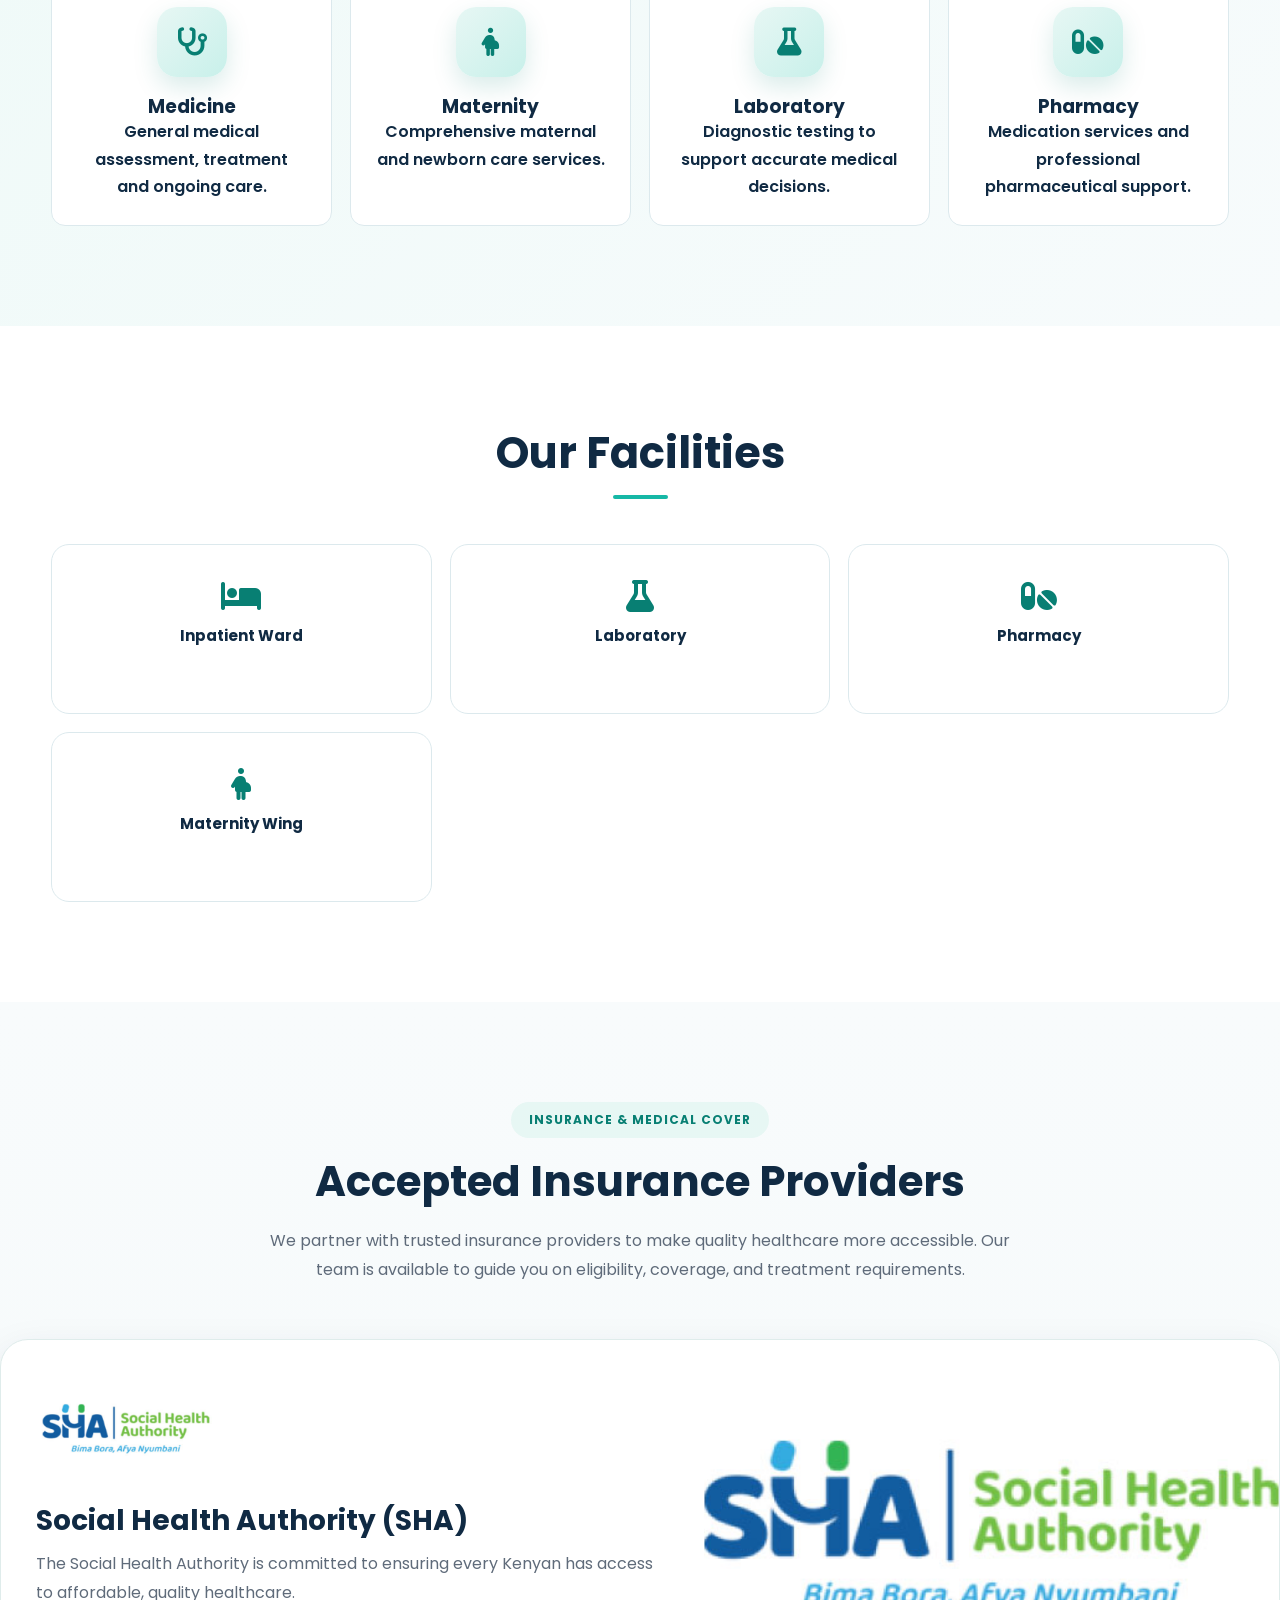
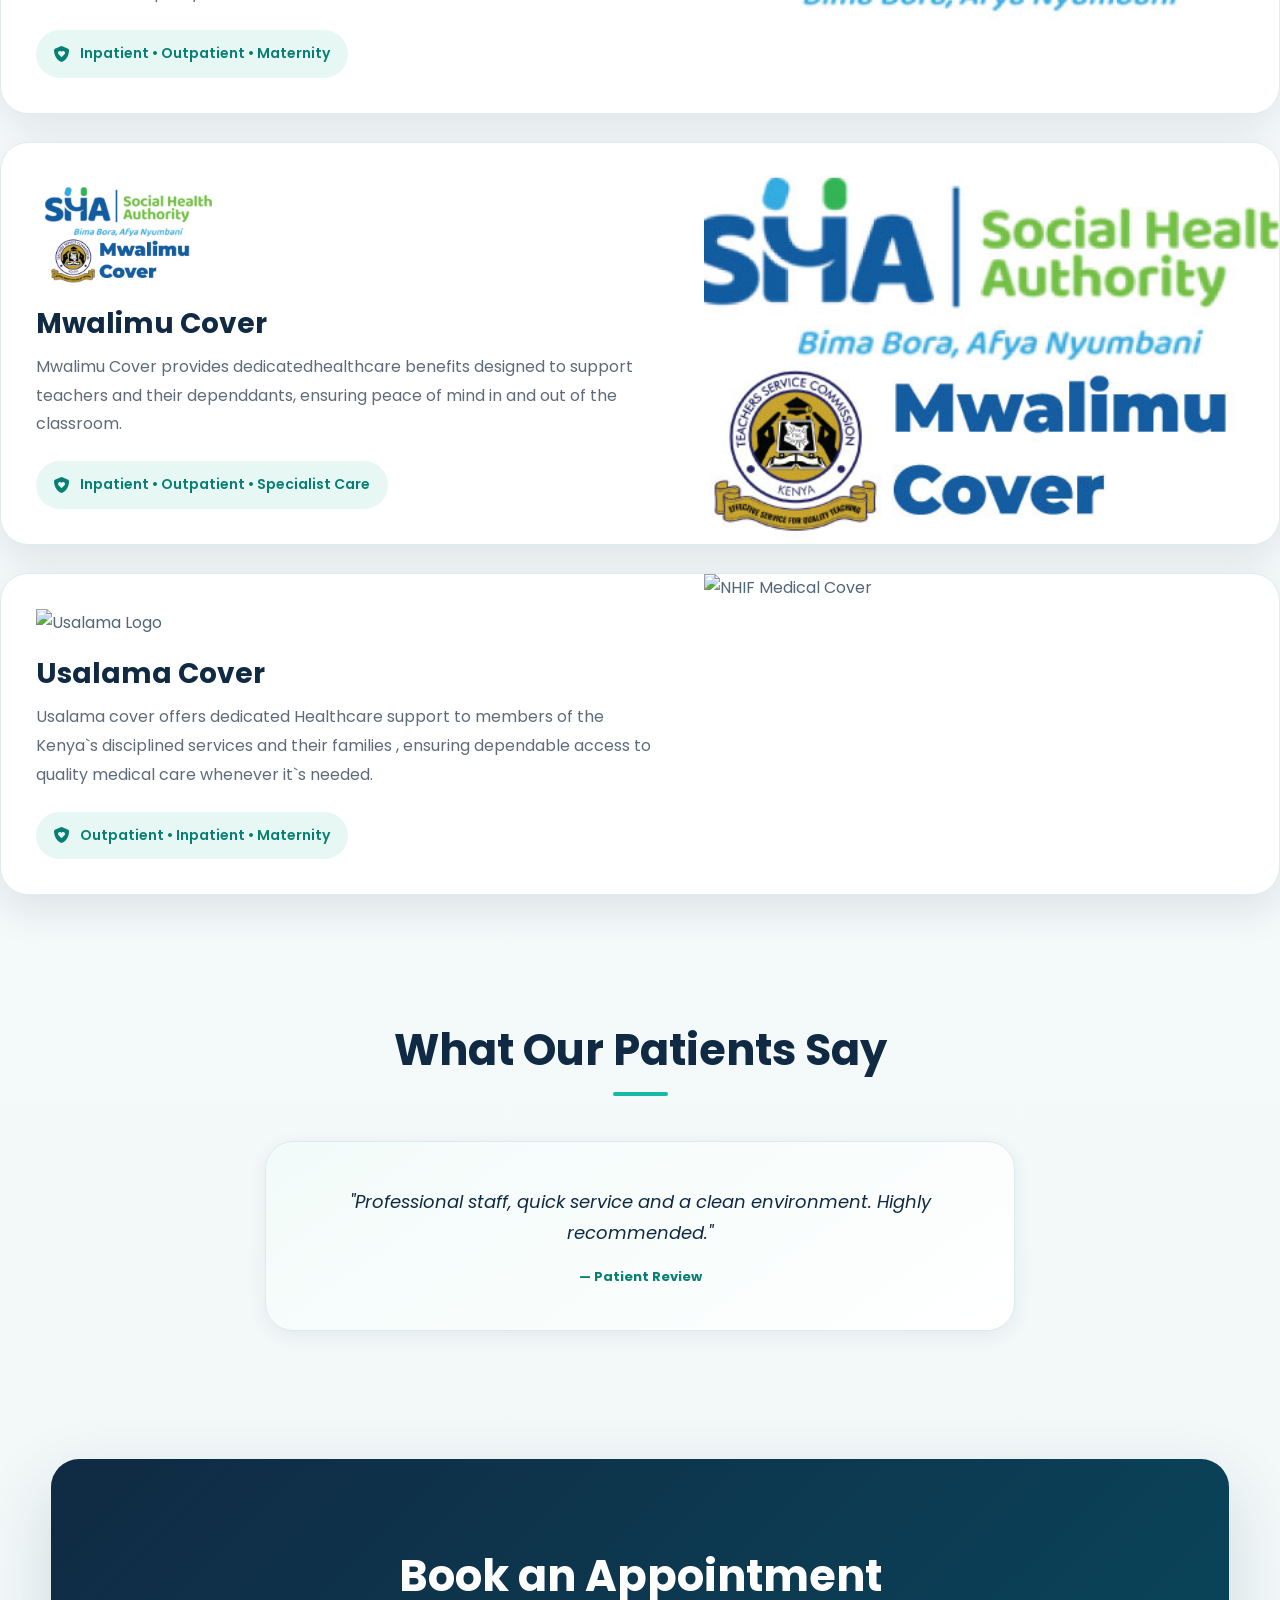
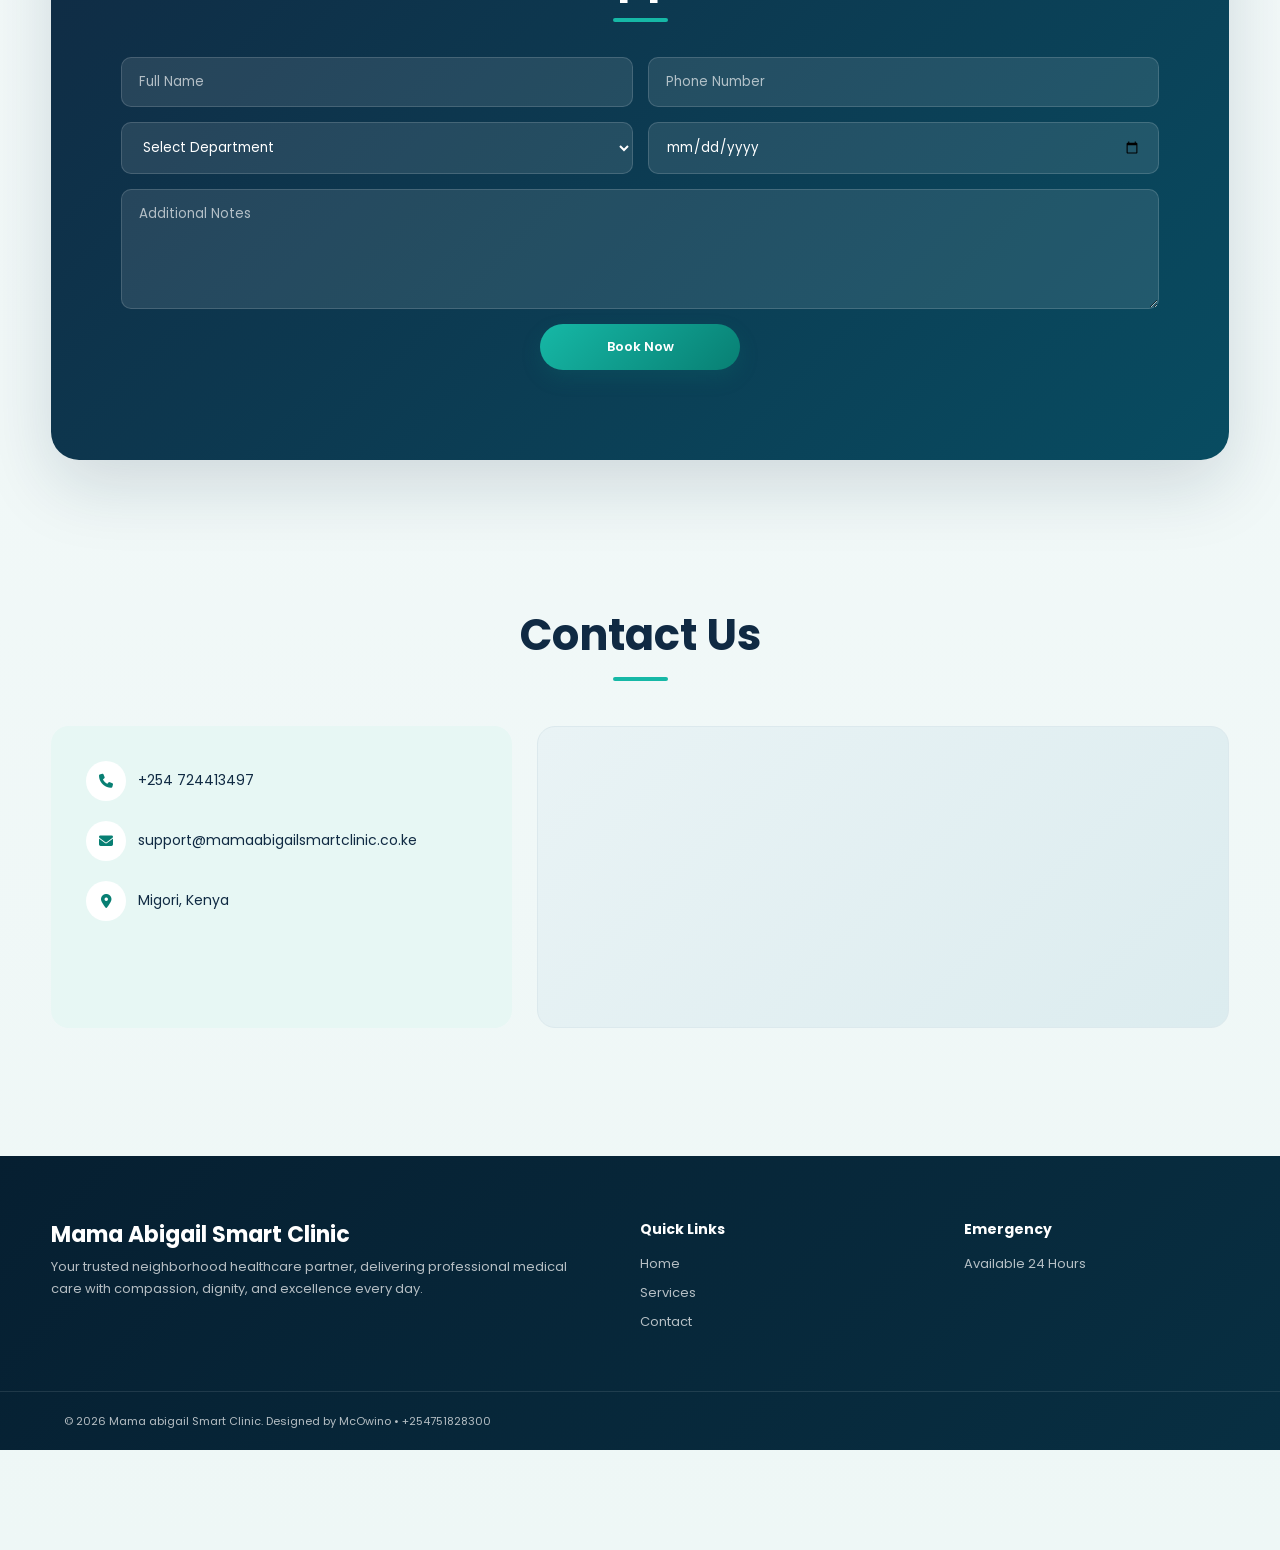
==== commit f89275cb: "Update index.html" ====
--- a/index.html
+++ b/index.html
@@ -584,7 +584,7 @@
 
             <div class="insurance-info">
 
-                <img src="/AAA hospital/media/usalma-sacco.jpg"
+                <img src="/img/sha-logo.jpg"
                      alt="SHA Logo"
                      class="insurance-logo">
 
@@ -602,7 +602,7 @@
             </div>
 
             <div class="insurance-image">
-                <img src="/AAA hospital/media/usalma-sacco.jpg"
+                <img src="/img/sha-logo.jpg"
                      alt="SHA Family">
             </div>
 
@@ -615,8 +615,8 @@
 
             <div class="insurance-info">
 
-                <img src="/AAA hospital/media/usalma-sacco.jpg"
-                     alt="Britam Logo"
+                <img src="/img/mwalimu-sacco.jpg"
+                     alt="Mwalimu Logo"
                      class="insurance-logo">
 
                 <h3>Mwalimu Cover</h3>
@@ -634,8 +634,8 @@
             </div>
 
             <div class="insurance-image">
-                <img src="/AAA hospital/media/usalma-sacco.jpg"
-                     alt="Britam Doctor Consultation">
+                <img src="/img/mwalimu-sacco.jpg"
+                     alt="Mwalimu Doctor Consultation">
             </div>
 
         </div>
@@ -647,8 +647,8 @@
 
             <div class="insurance-info">
 
-                <img src="/AAA hospital/media/mwalimu-sacco.jpg"
-                     alt="NHIF Logo"
+                <img src="/usalma-sacco.jpg"
+                     alt="Usalama Logo"
                      class="insurance-logo">
 
                 <h3>Usalama Cover</h3>
@@ -666,7 +666,7 @@
             </div>
 
             <div class="insurance-image">
-                <img src="/AAA hospital/media/usalma-sacco.jpg"
+                <img src="/usalma-sacco.jpg"
                      alt="NHIF Medical Cover">
             </div>
 
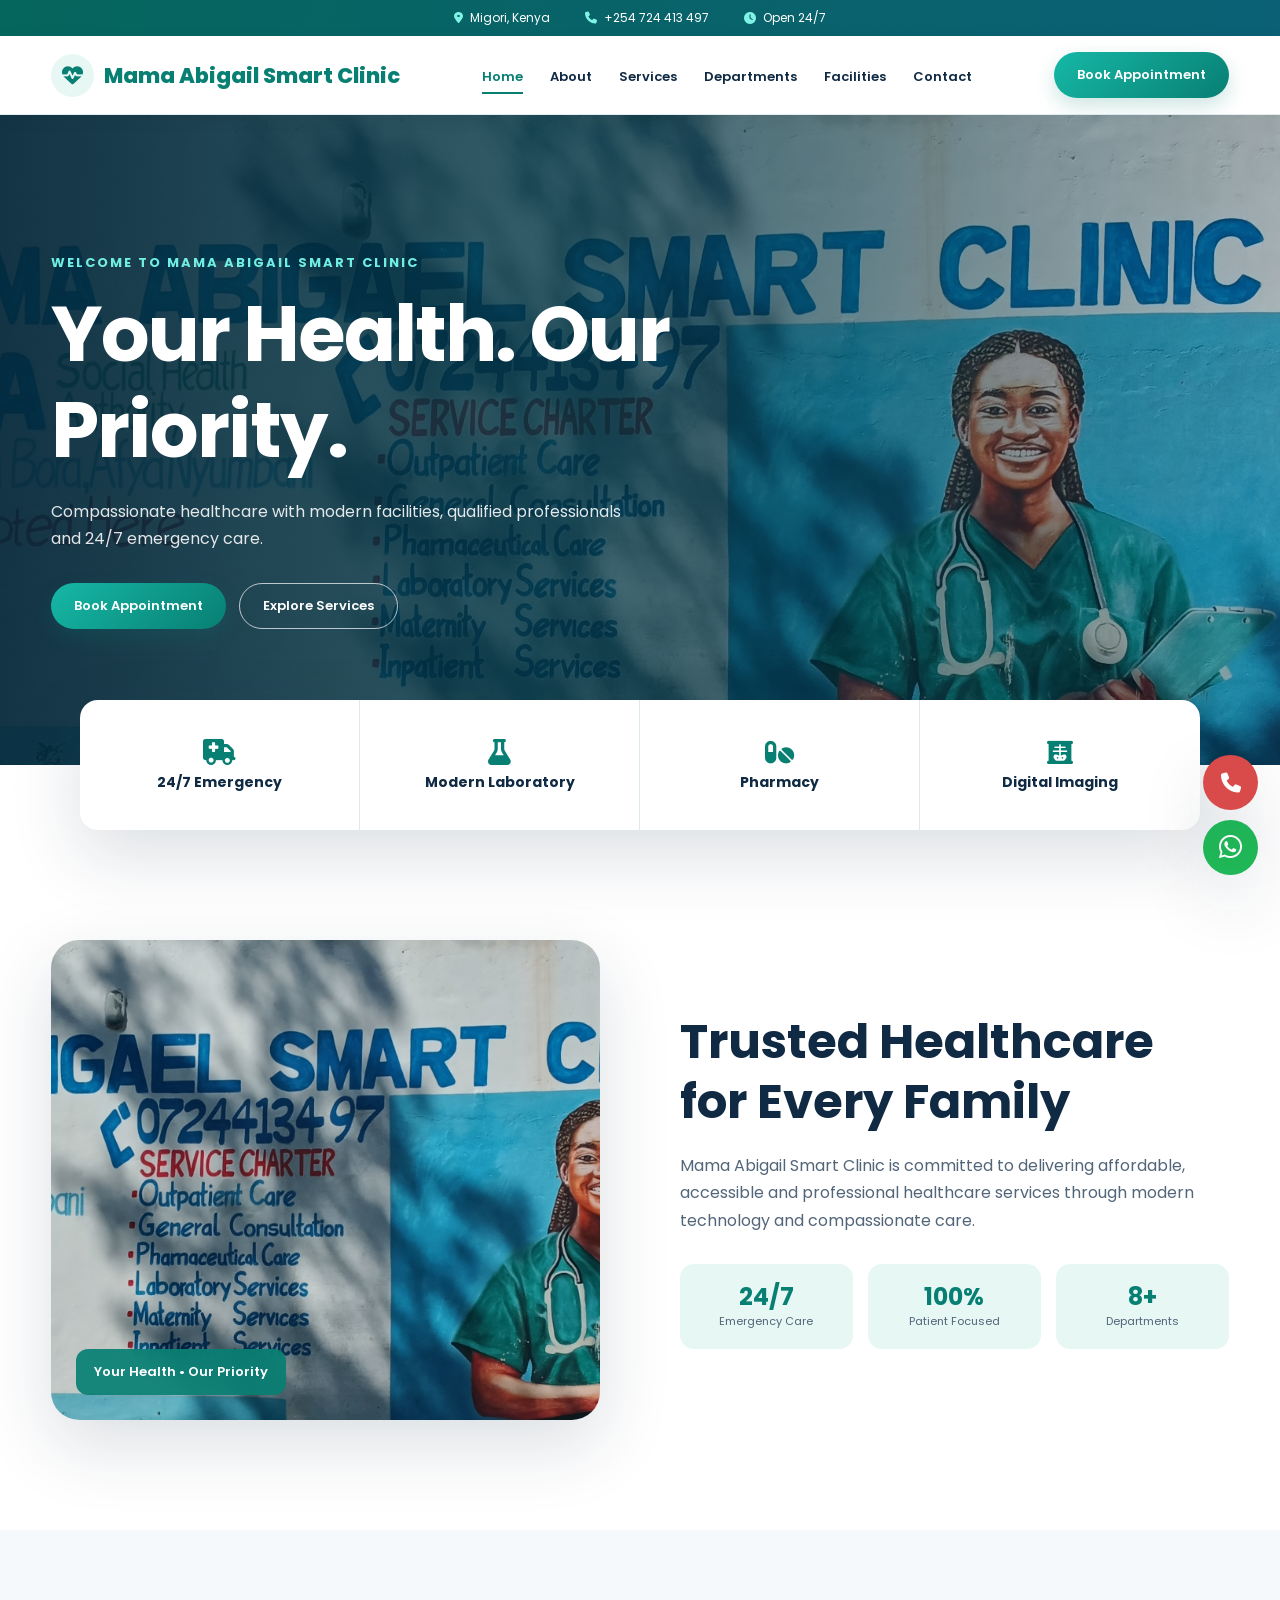
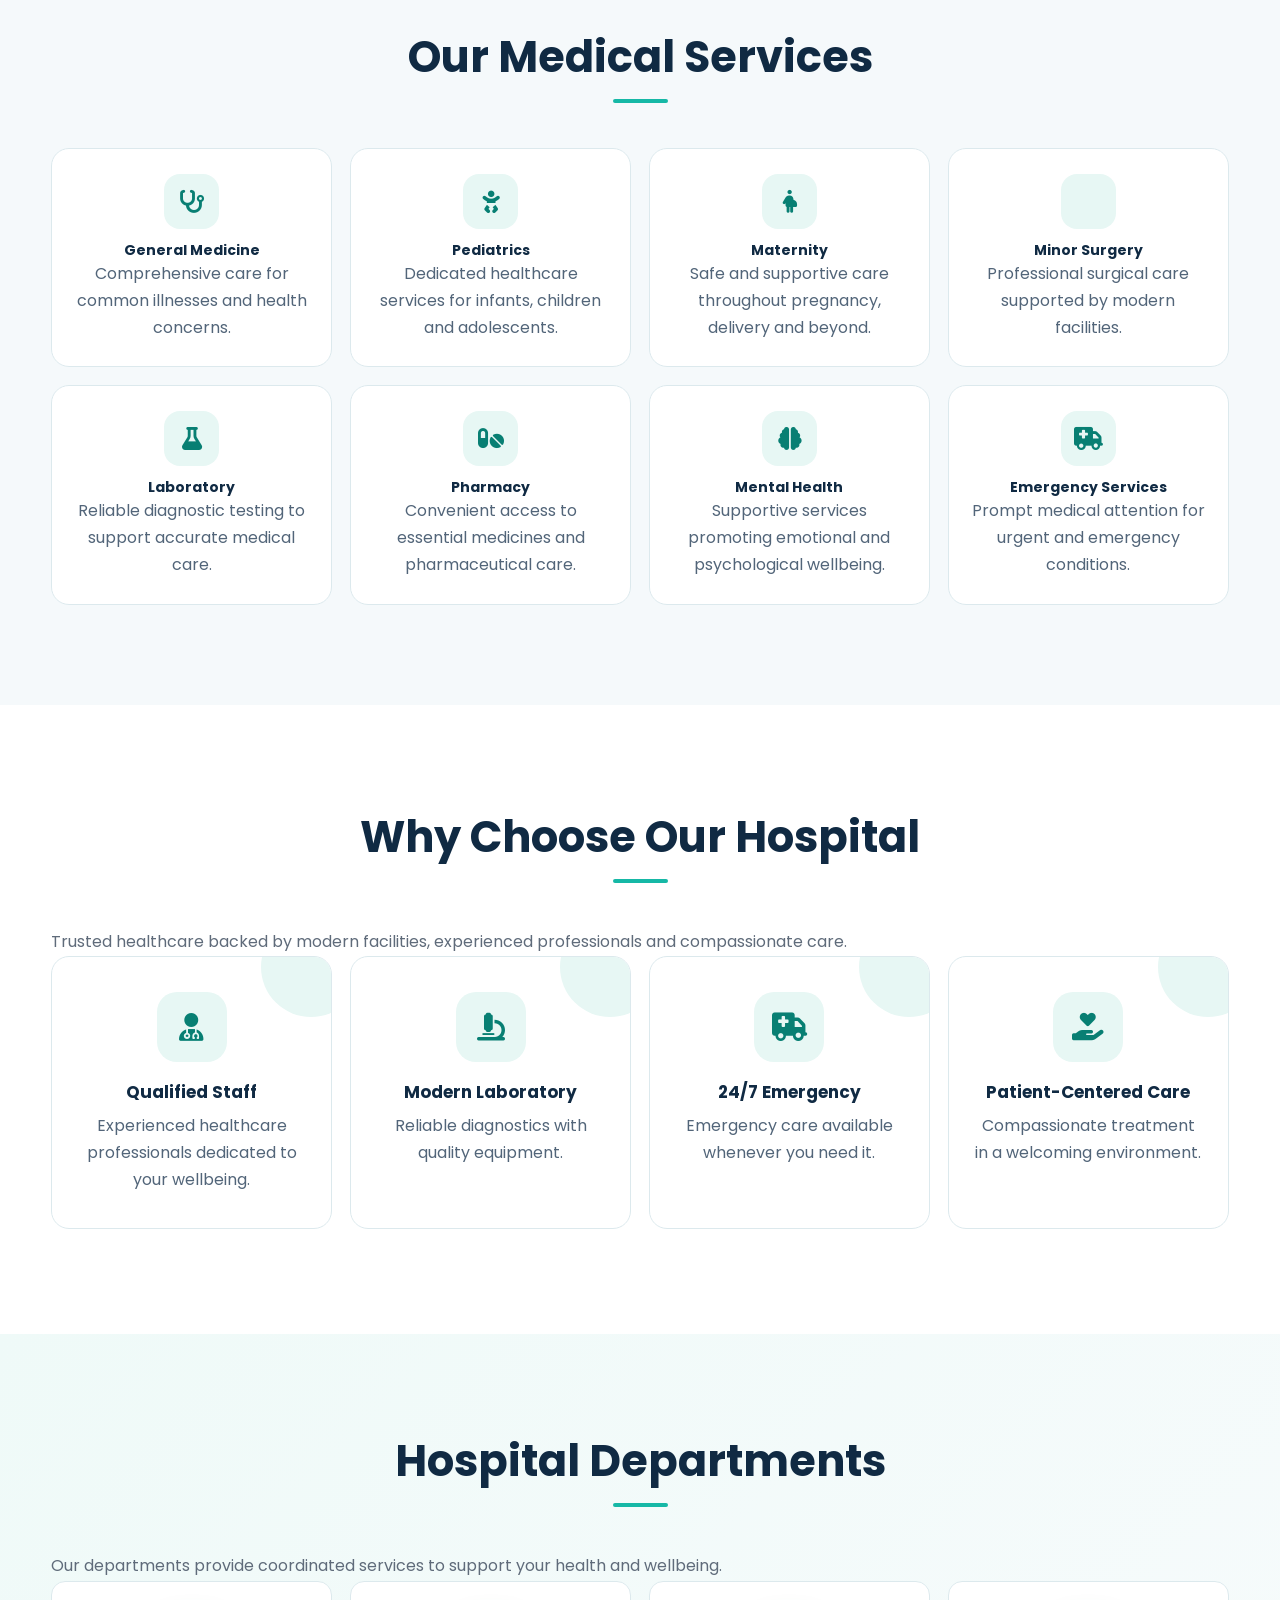
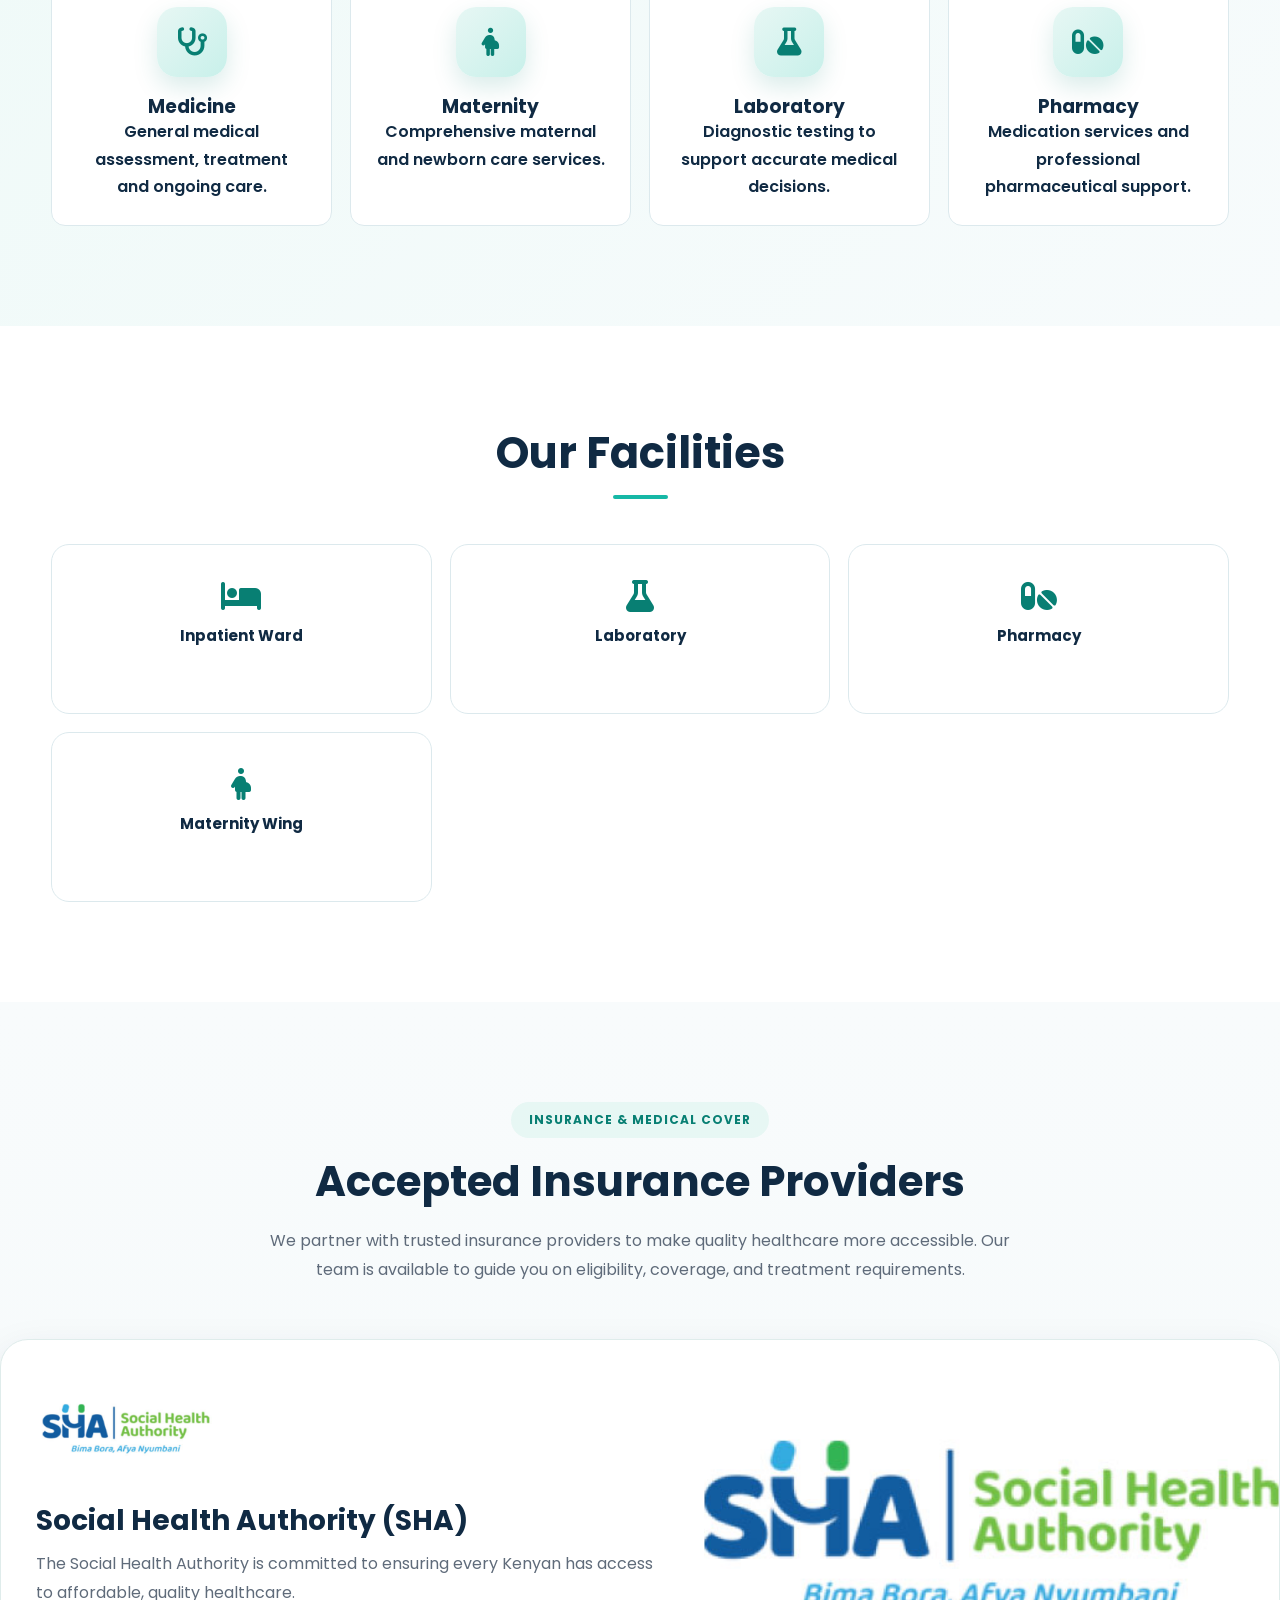
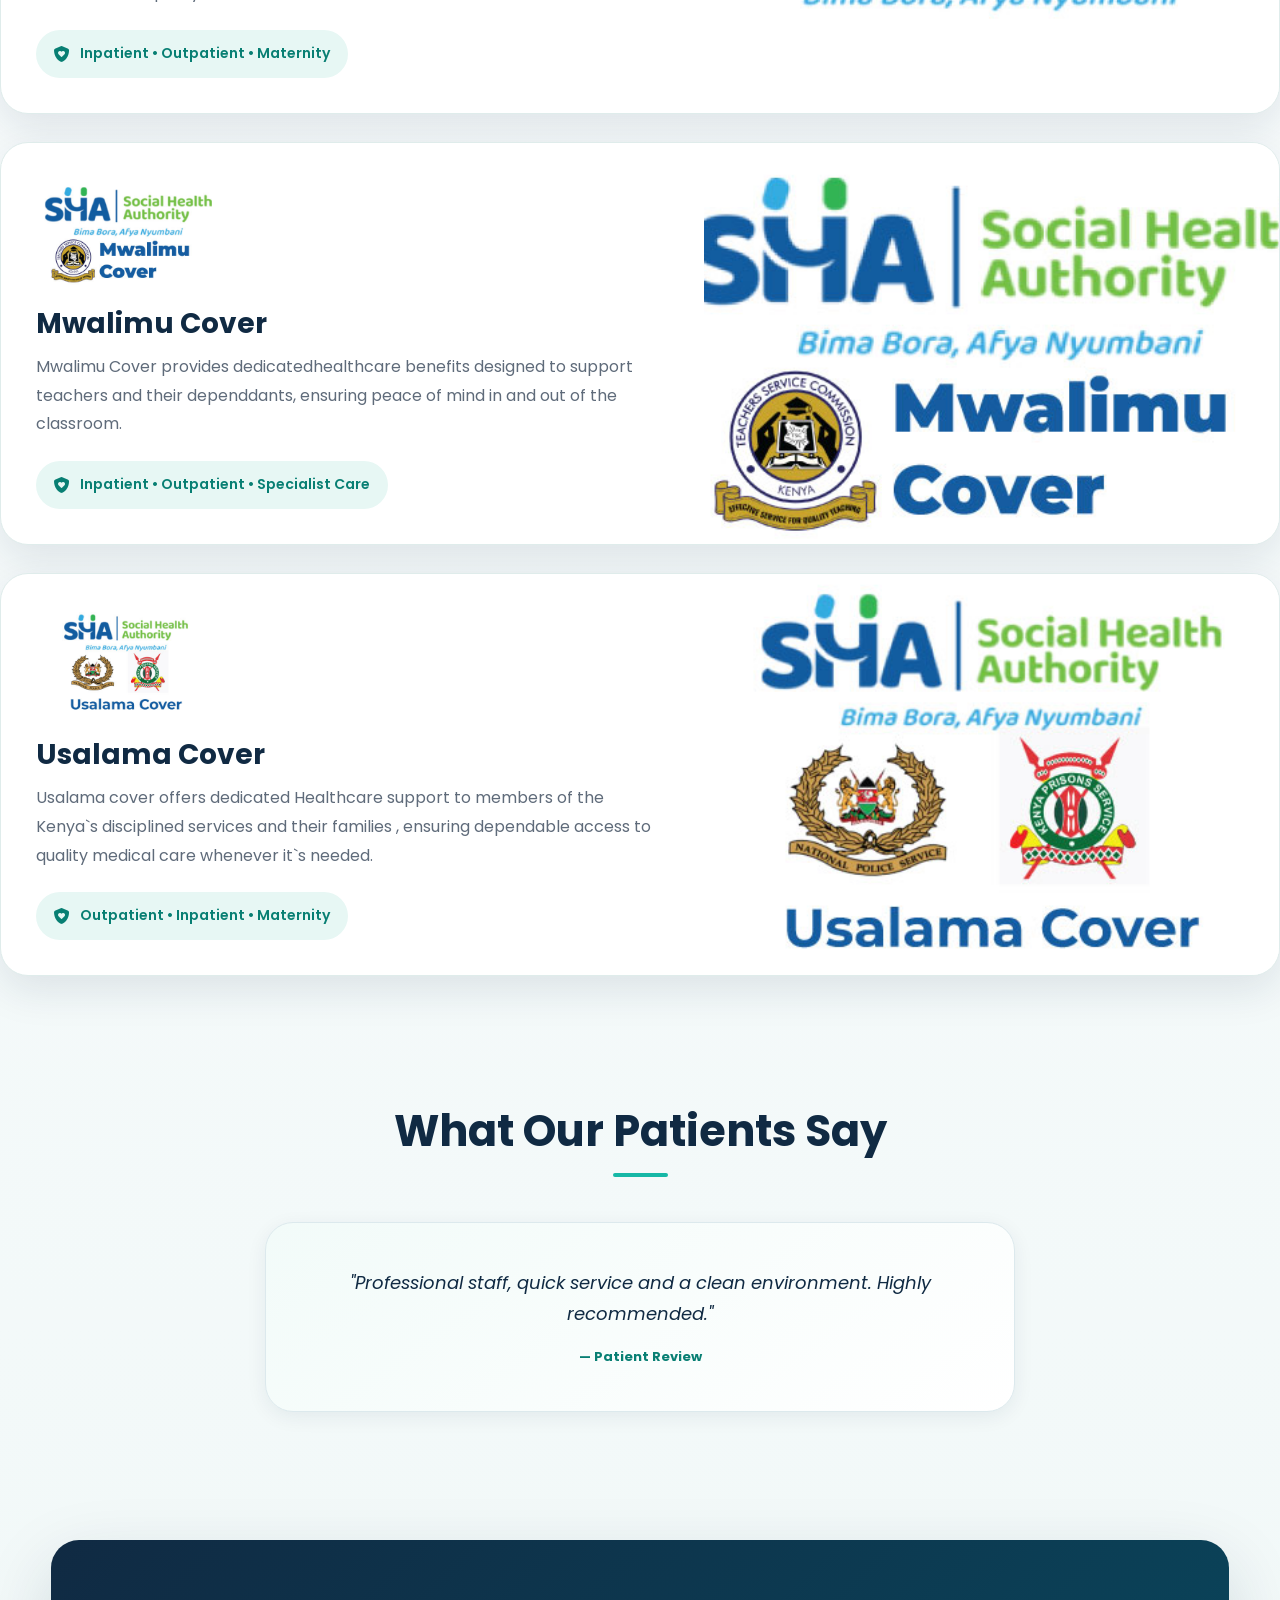
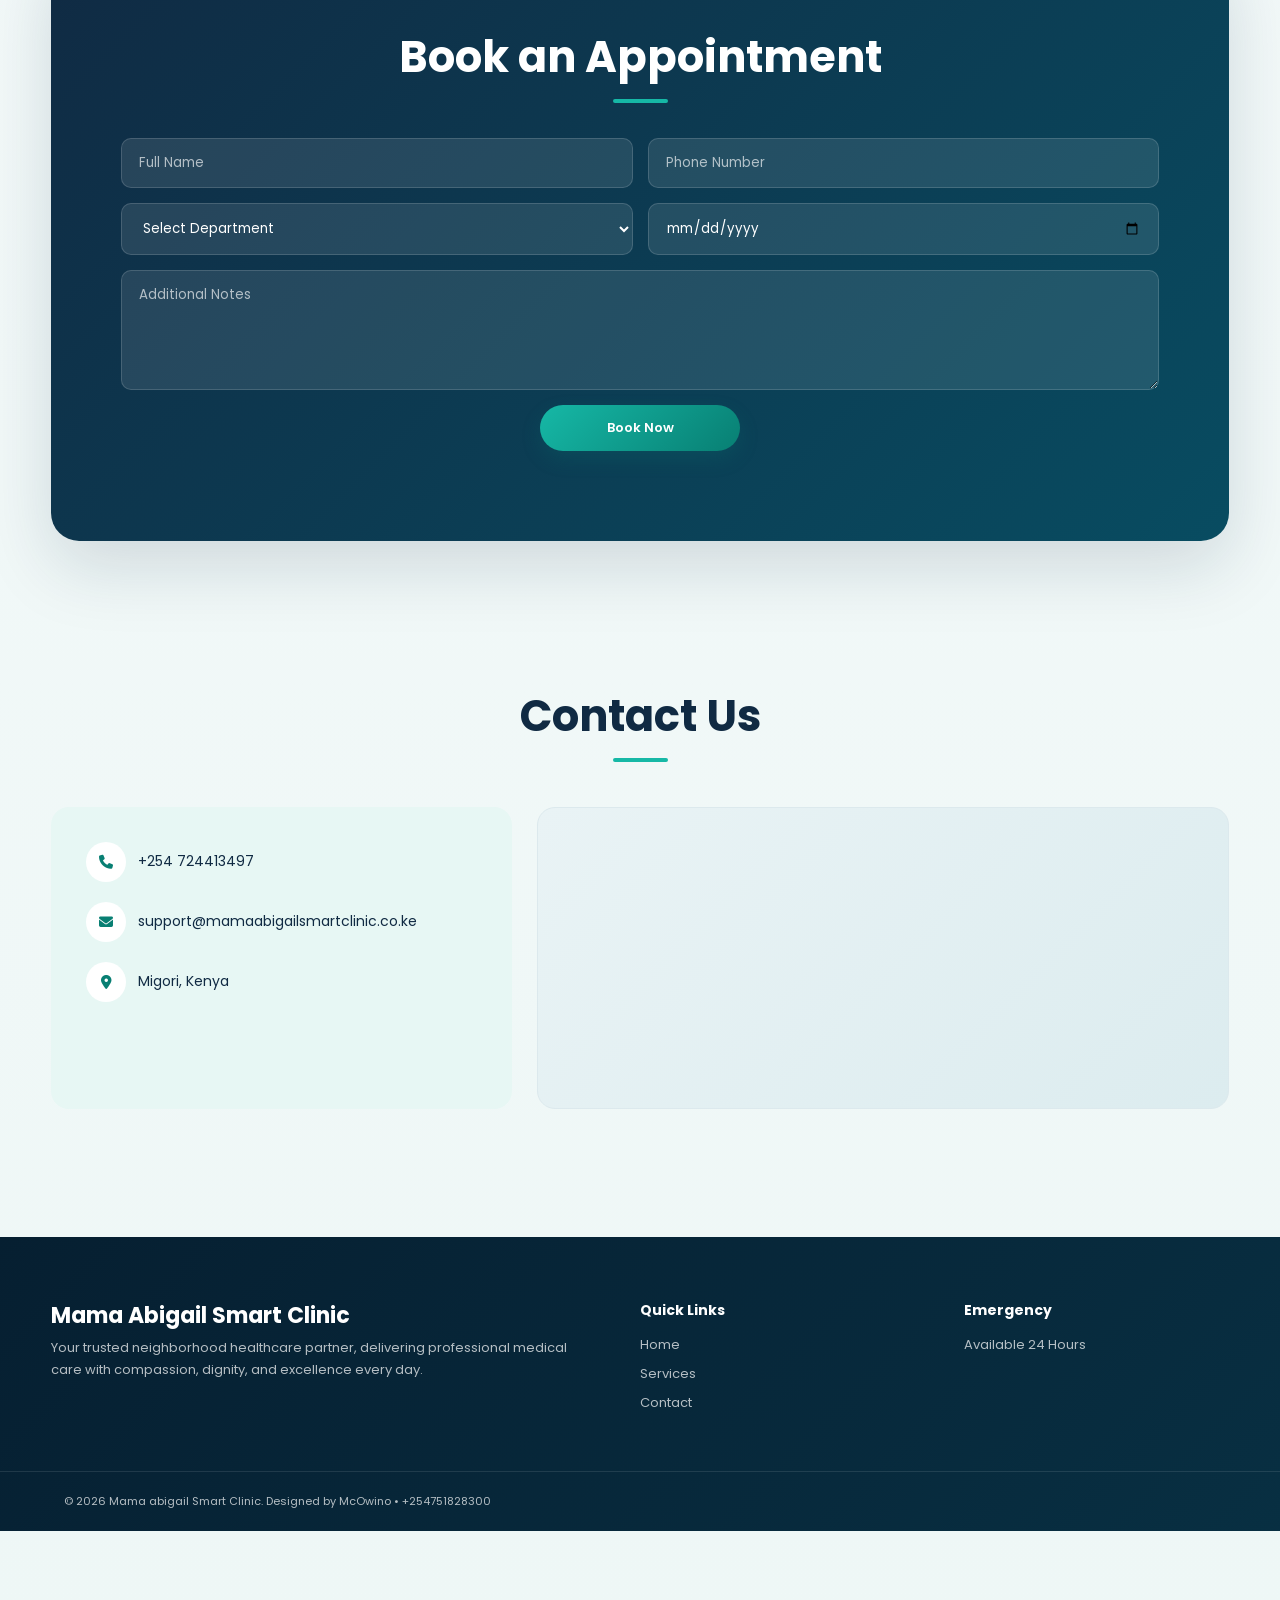
==== commit e31b1559: "Update index.html" ====
--- a/index.html
+++ b/index.html
@@ -647,7 +647,7 @@
 
             <div class="insurance-info">
 
-                <img src="/usalma-sacco.jpg"
+                <img src="/img/usalma-sacco.jpg"
                      alt="Usalama Logo"
                      class="insurance-logo">
 
@@ -666,8 +666,8 @@
             </div>
 
             <div class="insurance-image">
-                <img src="/usalma-sacco.jpg"
-                     alt="NHIF Medical Cover">
+                <img src="/img/usalma-sacco.jpg"
+                     alt="Usalama Medical Cover">
             </div>
 
         </div>
